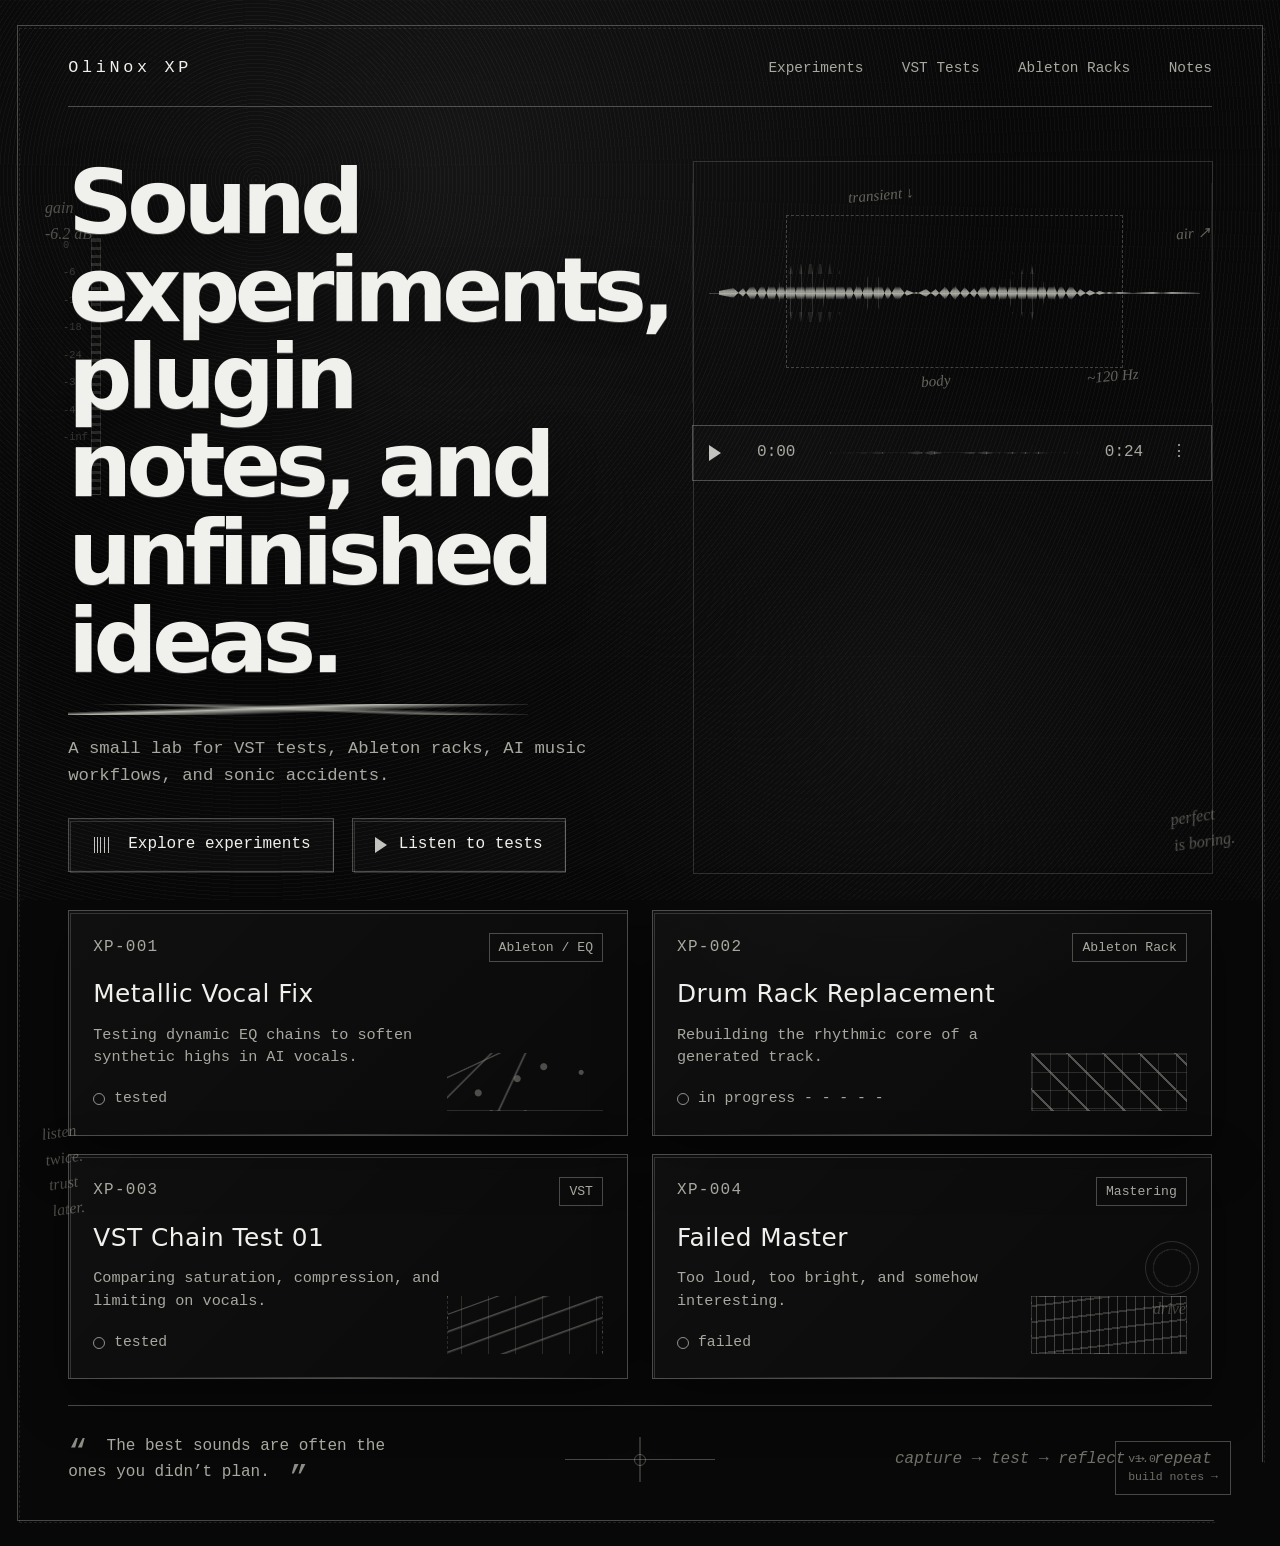
==== index.html @ 86a09c2f "xp/index.html" ====
<!DOCTYPE html>
<html lang="en">
<head>
  <meta charset="UTF-8" />
  <meta name="viewport" content="width=device-width, initial-scale=1.0" />
  <title>OliNox XP</title>
  <style>
    :root {
      --bg: #080808;
      --bg-soft: #0e0e0e;
      --panel: rgba(255, 255, 255, 0.025);
      --text: #f0f0ec;
      --muted: #a8a8a0;
      --faint: #6f6f68;
      --line: rgba(238, 238, 228, 0.58);
      --line-soft: rgba(238, 238, 228, 0.28);
      --shadow: rgba(0, 0, 0, 0.45);
      --max: 1180px;
    }

    * {
      box-sizing: border-box;
    }

    html {
      scroll-behavior: smooth;
    }

    body {
      margin: 0;
      min-height: 100vh;
      background:
        radial-gradient(circle at 35% 10%, rgba(255, 255, 255, 0.055), transparent 34%),
        radial-gradient(circle at 70% 45%, rgba(255, 255, 255, 0.035), transparent 28%),
        var(--bg);
      color: var(--text);
      font-family: Inter, ui-sans-serif, system-ui, -apple-system, BlinkMacSystemFont, "Segoe UI", sans-serif;
      line-height: 1.6;
      overflow-x: hidden;
    }

    body::before {
      content: "";
      position: fixed;
      inset: 0;
      pointer-events: none;
      background-image:
        linear-gradient(rgba(255,255,255,0.035) 1px, transparent 1px),
        linear-gradient(90deg, rgba(255,255,255,0.018) 1px, transparent 1px);
      background-size: 82px 82px, 82px 82px;
      opacity: 0.12;
      mix-blend-mode: screen;
    }

    body::after {
      content: "";
      position: fixed;
      inset: 0;
      pointer-events: none;
      opacity: 0.16;
      background-image:
        repeating-radial-gradient(circle at 20% 20%, rgba(255,255,255,0.22) 0, rgba(255,255,255,0.22) 0.8px, transparent 1.2px, transparent 4px),
        repeating-linear-gradient(7deg, rgba(255,255,255,0.035) 0, rgba(255,255,255,0.035) 1px, transparent 1px, transparent 6px);
      filter: contrast(130%);
    }

    a {
      color: inherit;
      text-decoration: none;
    }

    .page-frame {
      position: relative;
      width: min(calc(100% - 32px), 1380px);
      margin: 24px auto;
      padding: 28px clamp(18px, 4vw, 56px) 36px;
      border: 1px solid transparent;
      min-height: calc(100vh - 48px);
    }

    .page-frame::before,
    .page-frame::after {
      content: "";
      position: absolute;
      pointer-events: none;
      inset: 0;
      border: 1px solid var(--line-soft);
      clip-path: polygon(0 0, 100% 0, 100% 96%, 96% 100%, 0 100%);
    }

    .page-frame::after {
      inset: 3px -2px -2px 2px;
      opacity: 0.35;
      border-style: dashed;
    }

    .site-header {
      width: min(100%, var(--max));
      margin: 0 auto;
      display: flex;
      justify-content: space-between;
      align-items: center;
      padding: 2px 0 24px;
      border-bottom: 1px solid var(--line-soft);
      position: relative;
      z-index: 1;
    }

    .logo {
      font-family: "Courier New", ui-monospace, SFMono-Regular, Menlo, monospace;
      letter-spacing: 0.22em;
      font-size: 1.05rem;
      color: var(--text);
    }

    .nav {
      display: flex;
      gap: clamp(18px, 3vw, 42px);
      color: var(--muted);
      font-family: "Courier New", ui-monospace, monospace;
      font-size: 0.9rem;
    }

    .nav a {
      position: relative;
    }

    .nav a::after {
      content: "";
      position: absolute;
      left: 0;
      right: 0;
      bottom: -8px;
      height: 1px;
      background: var(--line);
      transform: scaleX(0);
      transform-origin: left;
      transition: transform 180ms ease;
    }

    .nav a:hover::after {
      transform: scaleX(1);
    }

    .layout {
      width: min(100%, var(--max));
      margin: 52px auto 0;
      display: grid;
      grid-template-columns: minmax(0, 1fr) minmax(360px, 0.95fr);
      gap: clamp(34px, 6vw, 78px);
      position: relative;
      z-index: 1;
    }

    .hero h1 {
      margin: 0;
      font-size: clamp(3rem, 7vw, 5.95rem);
      line-height: 0.98;
      letter-spacing: -0.06em;
      max-width: 700px;
      text-wrap: balance;
      text-shadow: 0 1px 0 rgba(255,255,255,0.24), 0 20px 40px rgba(0,0,0,0.5);
    }

    .sketch-underline {
      width: min(520px, 84%);
      height: 11px;
      margin: 18px 0 20px;
      background:
        linear-gradient(178deg, transparent 30%, rgba(238,238,228,0.75) 42%, transparent 64%),
        linear-gradient(182deg, transparent 36%, rgba(238,238,228,0.43) 49%, transparent 58%);
      filter: blur(0.15px);
    }

    .hero p {
      margin: 0;
      max-width: 560px;
      color: var(--muted);
      font-family: "Courier New", ui-monospace, monospace;
      font-size: clamp(1rem, 1.35vw, 1.2rem);
    }

    .actions {
      margin-top: 28px;
      display: flex;
      gap: 18px;
      flex-wrap: wrap;
    }

    .btn {
      display: inline-flex;
      align-items: center;
      gap: 12px;
      min-height: 54px;
      padding: 0 22px;
      color: var(--text);
      border: 1px solid var(--line-soft);
      font-family: "Courier New", ui-monospace, monospace;
      background: rgba(255,255,255,0.018);
      box-shadow: inset 0 0 0 1px rgba(255,255,255,0.04);
      position: relative;
      transition: background 180ms ease, transform 180ms ease;
    }

    .btn:hover {
      background: rgba(255,255,255,0.06);
      transform: translateY(-1px);
    }

    .icon-wave {
      width: 25px;
      height: 16px;
      background:
        linear-gradient(90deg, transparent 0 12%, var(--text) 12% 16%, transparent 16% 24%, var(--text) 24% 28%, transparent 28% 38%, var(--text) 38% 42%, transparent 42% 54%, var(--text) 54% 58%, transparent 58% 70%, var(--text) 70% 74%, transparent 74% 100%);
      opacity: 0.8;
    }

    .icon-play {
      width: 0;
      height: 0;
      border-top: 8px solid transparent;
      border-bottom: 8px solid transparent;
      border-left: 12px solid var(--text);
      opacity: 0.8;
    }

    .hero-visual {
      position: relative;
      min-height: 310px;
      padding-top: 24px;
    }

    .wave-panel {
      position: relative;
      height: 220px;
      border-left: 1px solid rgba(238,238,228,0.08);
      border-right: 1px solid rgba(238,238,228,0.08);
    }

    .wave {
      position: absolute;
      left: 5%;
      right: 2%;
      top: 50%;
      height: 96px;
      transform: translateY(-50%);
      opacity: 0.74;
      background:
        repeating-linear-gradient(90deg,
          transparent 0 5px,
          rgba(238,238,228,0.2) 5px 6px,
          transparent 6px 11px),
        linear-gradient(180deg,
          transparent 0 20%,
          rgba(238,238,228,0.14) 20% 30%,
          transparent 30% 43%,
          rgba(238,238,228,0.84) 48% 52%,
          transparent 57% 70%,
          rgba(238,238,228,0.12) 70% 80%,
          transparent 80% 100%);
      clip-path: polygon(
        0 48%, 3% 45%, 5% 54%, 7% 40%, 9% 61%, 11% 34%, 13% 66%,
        15% 21%, 17% 82%, 19% 10%, 21% 88%, 23% 18%, 25% 74%,
        27% 38%, 29% 63%, 31% 31%, 33% 68%, 35% 42%, 37% 60%,
        39% 47%, 41% 51%, 43% 46%, 45% 54%, 47% 43%, 49% 58%,
        51% 44%, 53% 55%, 55% 39%, 57% 63%, 59% 30%, 61% 73%,
        63% 24%, 65% 79%, 67% 32%, 69% 66%, 71% 40%, 73% 59%,
        75% 46%, 77% 53%, 79% 48%, 81% 51%, 83% 49%, 86% 50%,
        90% 49%, 94% 51%, 100% 50%, 100% 50%, 94% 49%, 90% 51%,
        86% 50%, 83% 51%, 81% 49%, 79% 52%, 77% 47%, 75% 54%,
        73% 41%, 71% 60%, 69% 34%, 67% 68%, 65% 21%, 63% 76%,
        61% 27%, 59% 70%, 57% 37%, 55% 61%, 53% 45%, 51% 56%,
        49% 42%, 47% 57%, 45% 46%, 43% 54%, 41% 49%, 39% 53%,
        37% 40%, 35% 58%, 33% 32%, 31% 69%, 29% 37%, 27% 62%,
        25% 26%, 23% 82%, 21% 12%, 19% 90%, 17% 18%, 15% 79%,
        13% 33%, 11% 65%, 9% 39%, 7% 60%, 5% 45%, 3% 55%, 0 52%
      );
    }

    .wave-axis {
      position: absolute;
      left: 3%;
      right: 2%;
      top: 50%;
      height: 1px;
      background: var(--line-soft);
      opacity: 0.8;
    }

    .guide {
      position: absolute;
      inset: 32px 17% 35px 18%;
      border: 1px dashed rgba(238,238,228,0.24);
    }

    .scribble {
      position: absolute;
      color: var(--faint);
      font-family: "Comic Sans MS", "Bradley Hand", cursive;
      font-style: italic;
      font-size: 0.95rem;
      transform: rotate(-5deg);
      opacity: 0.9;
    }

    .scribble.transient { top: 0; left: 30%; }
    .scribble.air { top: 38px; right: 0; }
    .scribble.body { bottom: 10px; left: 44%; }
    .scribble.hz { bottom: 15px; right: 14%; }

    .audio-strip {
      margin-top: 22px;
      min-height: 56px;
      border: 1px solid var(--line-soft);
      display: grid;
      grid-template-columns: 36px 54px 1fr 54px 24px;
      align-items: center;
      gap: 12px;
      padding: 0 16px;
      font-family: "Courier New", ui-monospace, monospace;
      color: var(--muted);
      background: rgba(255,255,255,0.016);
    }

    .tiny-wave {
      height: 16px;
      opacity: 0.55;
      background:
        linear-gradient(90deg, transparent, rgba(238,238,228,0.4), transparent),
        repeating-linear-gradient(90deg, transparent 0 7px, rgba(238,238,228,0.45) 7px 8px, transparent 8px 13px);
      clip-path: polygon(0 50%, 5% 44%, 10% 55%, 15% 43%, 20% 59%, 25% 47%, 30% 52%, 35% 40%, 40% 62%, 45% 49%, 50% 51%, 55% 44%, 60% 58%, 65% 48%, 70% 55%, 75% 45%, 80% 57%, 85% 49%, 90% 52%, 95% 48%, 100% 50%, 100% 51%, 95% 52%, 90% 48%, 85% 51%, 80% 43%, 75% 55%, 70% 45%, 65% 52%, 60% 42%, 55% 56%, 50% 49%, 45% 51%, 40% 38%, 35% 60%, 30% 48%, 25% 53%, 20% 41%, 15% 57%, 10% 45%, 5% 56%, 0 50%);
    }

    .experiments {
      width: min(100%, var(--max));
      margin: 38px auto 0;
      display: grid;
      grid-template-columns: repeat(2, minmax(0, 1fr));
      gap: 18px 24px;
      position: relative;
      z-index: 1;
    }

    .card {
      min-height: 190px;
      position: relative;
      padding: 22px 24px;
      border: 1px solid var(--line-soft);
      background: linear-gradient(135deg, rgba(255,255,255,0.035), rgba(255,255,255,0.01));
      box-shadow: 0 18px 50px var(--shadow);
      overflow: hidden;
    }

    .card::before,
    .btn::before,
    .audio-strip::before {
      content: "";
      position: absolute;
      inset: 2px -1px -2px 1px;
      border: 1px solid rgba(238,238,228,0.16);
      pointer-events: none;
    }

    .card::after {
      content: "";
      position: absolute;
      left: 24px;
      right: 24px;
      bottom: 0;
      height: 1px;
      background: linear-gradient(90deg, transparent, rgba(238,238,228,0.22), transparent);
    }

    .card-top {
      display: flex;
      justify-content: space-between;
      gap: 12px;
      align-items: center;
      margin-bottom: 12px;
    }

    .xp-id,
    .tag,
    .status,
    .footer-line,
    .version-box {
      font-family: "Courier New", ui-monospace, monospace;
    }

    .xp-id {
      color: var(--muted);
      letter-spacing: 0.08em;
    }

    .tag {
      color: var(--muted);
      border: 1px solid var(--line-soft);
      padding: 3px 9px;
      font-size: 0.82rem;
    }

    .card h2 {
      margin: 0 0 10px;
      font-weight: 500;
      letter-spacing: 0.02em;
      font-size: clamp(1.25rem, 2vw, 1.55rem);
    }

    .card p {
      margin: 0;
      max-width: 390px;
      color: var(--muted);
      font-family: "Courier New", ui-monospace, monospace;
      font-size: 0.95rem;
      line-height: 1.5;
    }

    .status {
      margin-top: 18px;
      display: inline-flex;
      align-items: center;
      gap: 9px;
      color: var(--muted);
      font-size: 0.92rem;
    }

    .status::before {
      content: "";
      width: 10px;
      height: 10px;
      border: 1px solid var(--line);
      border-radius: 50%;
    }

    .card-sketch {
      position: absolute;
      right: 24px;
      bottom: 24px;
      width: 156px;
      height: 58px;
      opacity: 0.5;
    }

    .eq-sketch {
      background:
        radial-gradient(circle at 20% 70%, var(--line) 0 3px, transparent 4px),
        radial-gradient(circle at 45% 45%, var(--line) 0 3px, transparent 4px),
        radial-gradient(circle at 62% 24%, var(--line) 0 3px, transparent 4px),
        radial-gradient(circle at 86% 34%, var(--line) 0 2px, transparent 3px),
        linear-gradient(155deg, transparent 7%, transparent 18%, var(--line) 19%, transparent 20%),
        linear-gradient(135deg, transparent 20%, var(--line) 21%, transparent 22%),
        linear-gradient(115deg, transparent 42%, var(--line) 43%, transparent 44%);
      border-bottom: 1px solid var(--line-soft);
    }

    .grid-sketch {
      background-image:
        linear-gradient(var(--line-soft) 1px, transparent 1px),
        linear-gradient(90deg, var(--line-soft) 1px, transparent 1px),
        linear-gradient(45deg, transparent 0 48%, rgba(238,238,228,0.62) 48% 52%, transparent 52% 100%);
      background-size: 18px 18px, 18px 18px, 36px 36px;
      border: 1px solid var(--line-soft);
    }

    .chain-sketch,
    .master-sketch {
      background:
        repeating-linear-gradient(90deg, transparent 0 13px, var(--line-soft) 13px 14px, transparent 14px 27px),
        linear-gradient(160deg, transparent 0 15%, var(--line) 16%, transparent 17% 30%, var(--line) 31%, transparent 33% 48%, var(--line) 49%, transparent 51% 67%, var(--line) 68%, transparent 70% 100%);
      border-left: 1px dashed var(--line-soft);
      border-right: 1px dashed var(--line-soft);
    }

    .master-sketch {
      opacity: 0.65;
      background:
        repeating-linear-gradient(90deg, transparent 0 4px, rgba(238,238,228,0.35) 4px 5px, transparent 5px 9px),
        repeating-linear-gradient(173deg, transparent 0 8px, rgba(238,238,228,0.28) 8px 10px, transparent 10px 16px);
      border: 1px solid var(--line-soft);
    }

    .margin-note {
      position: absolute;
      color: var(--faint);
      font-family: "Comic Sans MS", "Bradley Hand", cursive;
      font-style: italic;
      z-index: 1;
      opacity: 0.75;
      display: none;
    }

    .note-left {
      left: 28px;
      top: 170px;
    }

    .note-lower-left {
      left: 30px;
      bottom: 300px;
      transform: rotate(-8deg);
    }

    .note-right {
      right: 30px;
      top: 52%;
      transform: rotate(-8deg);
    }

    .level-meter {
      position: absolute;
      left: 46px;
      top: 205px;
      width: 38px;
      height: 278px;
      z-index: 1;
      opacity: 0.5;
      display: none;
    }

    .level-meter::before {
      content: "0\A-6\A-12\A-18\A-24\A-36\A-48\A-inf";
      white-space: pre;
      color: var(--faint);
      font-family: "Courier New", ui-monospace, monospace;
      font-size: 0.65rem;
      line-height: 2.35;
    }

    .level-meter::after {
      content: "";
      position: absolute;
      top: 8px;
      right: 0;
      width: 8px;
      height: 255px;
      border: 1px solid var(--line-soft);
      background: repeating-linear-gradient(180deg, rgba(238,238,228,0.32) 0 3px, transparent 3px 8px);
    }

    .footer {
      width: min(100%, var(--max));
      margin: 26px auto 0;
      padding-top: 28px;
      border-top: 1px solid var(--line-soft);
      display: grid;
      grid-template-columns: 1fr auto 1fr;
      gap: 24px;
      align-items: center;
      color: var(--muted);
      position: relative;
      z-index: 1;
    }

    .quote {
      font-family: "Courier New", ui-monospace, monospace;
      max-width: 360px;
    }

    .quote::before,
    .quote::after {
      color: var(--line);
      font-size: 2rem;
      line-height: 0;
      vertical-align: -0.35em;
    }

    .quote::before { content: "“ "; }
    .quote::after { content: " ”"; }

    .crosshair {
      width: 150px;
      height: 45px;
      background:
        linear-gradient(90deg, transparent 0, transparent 49%, var(--line-soft) 50%, transparent 51%, transparent 100%),
        linear-gradient(180deg, transparent 0, transparent 49%, var(--line-soft) 50%, transparent 51%, transparent 100%);
      position: relative;
    }

    .crosshair::after {
      content: "";
      position: absolute;
      left: 50%;
      top: 50%;
      width: 10px;
      height: 10px;
      border: 1px solid var(--line-soft);
      border-radius: 50%;
      transform: translate(-50%, -50%);
    }

    .footer-line {
      justify-self: end;
      font-style: italic;
      color: var(--faint);
    }

    .knob {
      position: absolute;
      right: 48px;
      bottom: 210px;
      width: 86px;
      height: 86px;
      opacity: 0.55;
      display: none;
    }

    .knob::before {
      content: "";
      position: absolute;
      inset: 16px;
      border: 1px solid var(--line-soft);
      border-radius: 50%;
      background: radial-gradient(circle, transparent 0 48%, rgba(238,238,228,0.18) 49% 52%, transparent 53%);
    }

    .knob::after {
      content: "drive";
      position: absolute;
      left: 24px;
      bottom: -10px;
      color: var(--faint);
      font-family: "Comic Sans MS", "Bradley Hand", cursive;
      font-style: italic;
    }

    .version-box {
      position: absolute;
      right: 32px;
      bottom: 26px;
      border: 1px solid var(--line-soft);
      color: var(--faint);
      padding: 8px 12px;
      font-size: 0.72rem;
      display: none;
    }

    @media (min-width: 1260px) {
      .margin-note,
      .level-meter,
      .knob,
      .version-box {
        display: block;
      }
    }

    @media (max-width: 900px) {
      .site-header {
        align-items: flex-start;
        gap: 18px;
        flex-direction: column;
      }

      .nav {
        flex-wrap: wrap;
        gap: 14px 24px;
      }

      .layout {
        grid-template-columns: 1fr;
        margin-top: 42px;
      }

      .hero-visual {
        min-height: 260px;
      }

      .experiments {
        grid-template-columns: 1fr;
      }

      .footer {
        grid-template-columns: 1fr;
      }

      .crosshair {
        display: none;
      }

      .footer-line {
        justify-self: start;
      }
    }

    @media (max-width: 540px) {
      .page-frame {
        width: min(calc(100% - 16px), 1380px);
        margin: 8px auto;
        padding: 22px 14px 28px;
      }

      .hero h1 {
        font-size: clamp(2.7rem, 17vw, 4rem);
      }

      .actions {
        flex-direction: column;
      }

      .btn {
        justify-content: center;
      }

      .audio-strip {
        grid-template-columns: 28px 42px 1fr 42px;
      }

      .audio-strip span:last-child {
        display: none;
      }

      .card {
        padding: 20px;
      }

      .card-sketch {
        position: relative;
        right: auto;
        bottom: auto;
        margin-top: 18px;
        width: 100%;
      }
    }
  </style>
</head>
<body>
  <div class="page-frame">
    <div class="margin-note note-left">gain<br>-6.2 dB</div>
    <div class="level-meter"></div>
    <div class="margin-note note-lower-left">listen<br>twice.<br>trust<br>later.</div>
    <div class="margin-note note-right">perfect<br>is boring.</div>
    <div class="knob"></div>
    <div class="version-box">v1.0<br>build notes →</div>

    <header class="site-header">
      <a class="logo" href="#">OliNox XP</a>
      <nav class="nav" aria-label="Main navigation">
        <a href="#experiments">Experiments</a>
        <a href="#vst">VST Tests</a>
        <a href="#racks">Ableton Racks</a>
        <a href="#notes">Notes</a>
      </nav>
    </header>

    <main>
      <section class="layout" aria-labelledby="hero-title">
        <div class="hero">
          <h1 id="hero-title">Sound experiments, plugin notes, and unfinished ideas.</h1>
          <div class="sketch-underline" aria-hidden="true"></div>
          <p>A small lab for VST tests, Ableton racks, AI music workflows, and sonic accidents.</p>
          <div class="actions">
            <a class="btn" href="#experiments"><span class="icon-wave" aria-hidden="true"></span>Explore experiments</a>
            <a class="btn" href="#listen"><span class="icon-play" aria-hidden="true"></span>Listen to tests</a>
          </div>
        </div>

        <div class="hero-visual" id="listen" aria-label="Audio experiment preview">
          <div class="wave-panel">
            <div class="guide" aria-hidden="true"></div>
            <div class="wave-axis" aria-hidden="true"></div>
            <div class="wave" aria-hidden="true"></div>
            <div class="scribble transient">transient ↓</div>
            <div class="scribble air">air ↗</div>
            <div class="scribble body">body</div>
            <div class="scribble hz">~120 Hz</div>
          </div>

          <div class="audio-strip">
            <span class="icon-play" aria-hidden="true"></span>
            <span>0:00</span>
            <span class="tiny-wave" aria-hidden="true"></span>
            <span>0:24</span>
            <span>⋮</span>
          </div>
        </div>
      </section>

      <section class="experiments" id="experiments" aria-label="Experiment cards">
        <article class="card">
          <div class="card-top">
            <span class="xp-id">XP-001</span>
            <span class="tag">Ableton / EQ</span>
          </div>
          <h2>Metallic Vocal Fix</h2>
          <p>Testing dynamic EQ chains to soften synthetic highs in AI vocals.</p>
          <span class="status">tested</span>
          <div class="card-sketch eq-sketch" aria-hidden="true"></div>
        </article>

        <article class="card" id="racks">
          <div class="card-top">
            <span class="xp-id">XP-002</span>
            <span class="tag">Ableton Rack</span>
          </div>
          <h2>Drum Rack Replacement</h2>
          <p>Rebuilding the rhythmic core of a generated track.</p>
          <span class="status">in progress - - - - -</span>
          <div class="card-sketch grid-sketch" aria-hidden="true"></div>
        </article>

        <article class="card" id="vst">
          <div class="card-top">
            <span class="xp-id">XP-003</span>
            <span class="tag">VST</span>
          </div>
          <h2>VST Chain Test 01</h2>
          <p>Comparing saturation, compression, and limiting on vocals.</p>
          <span class="status">tested</span>
          <div class="card-sketch chain-sketch" aria-hidden="true"></div>
        </article>

        <article class="card">
          <div class="card-top">
            <span class="xp-id">XP-004</span>
            <span class="tag">Mastering</span>
          </div>
          <h2>Failed Master</h2>
          <p>Too loud, too bright, and somehow interesting.</p>
          <span class="status">failed</span>
          <div class="card-sketch master-sketch" aria-hidden="true"></div>
        </article>
      </section>
    </main>

    <footer class="footer" id="notes">
      <div class="quote">The best sounds are often the ones you didn’t plan.</div>
      <div class="crosshair" aria-hidden="true"></div>
      <div class="footer-line">capture → test → reflect → repeat</div>
    </footer>
  </div>
</body>
</html>
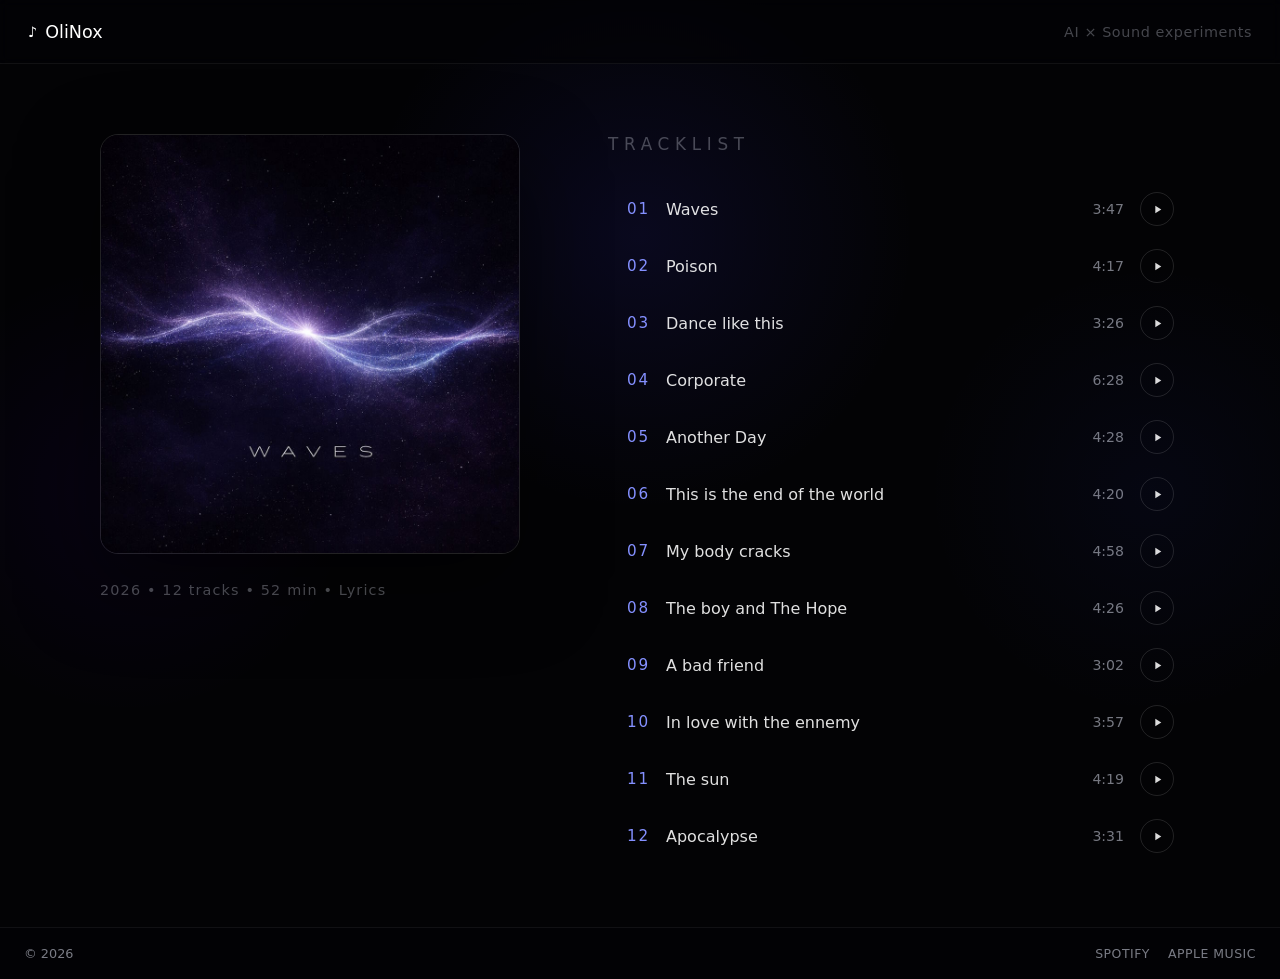
==== commit fabd97c3: "Raw index 15May.html" ====
--- a/index.html
+++ b/index.html
@@ -1,67 +1,96 @@
 <!DOCTYPE html>
 <html lang="en">
+
+<!-- Primary SEO -->
+<title>OliNox - WAVES | Electronic Album Created with Instruments & GenAI</title>
+
+<meta name="title" content="OliNox - WAVES | Electronic Album Created with Instruments & GenAI">
+<meta name="description" content="Listen to WAVES, an electronic music album by OliNox created with instruments, DAWs, mathematics, and generative AI tools.">
+<meta name="keywords" content="OliNox, WAVES, AI music, GenAI music, electronic music, Suno, Ableton Live, DAW, generative AI, audio AI, experimental music">
+<meta name="author" content="OliNox">
+<meta name="robots" content="index, follow">
+<meta name="language" content="English">
+
+<!-- Canonical -->
+<link rel="canonical" href="https://olinox.ai/">
+
+<!-- Open Graph / Facebook / LinkedIn -->
+<meta property="og:type" content="website">
+<meta property="og:url" content="https://olinox.ai/">
+<meta property="og:title" content="OliNox - WAVES">
+<meta property="og:description" content="Electronic music album created with instruments, DAWs, mathematics, and generative AI tools.">
+<meta property="og:image" content="https://olinox.ai/assets/og-waves.jpg">
+
+<!-- Twitter -->
+<meta name="twitter:card" content="summary_large_image">
+<meta name="twitter:url" content="https://olinox.ai/">
+<meta name="twitter:title" content="OliNox - WAVES">
+<meta name="twitter:description" content="Electronic music album created with instruments, DAWs, mathematics, and generative AI tools.">
+<meta name="twitter:image" content="https://olinox.ai/webalbum.jpg">
+
+<!-- Theme -->
+<meta name="theme-color" content="#050505">
+
+<!-- Mobile -->
+<meta name="viewport" content="width=device-width, initial-scale=1.0">
+
+<!-- Structured Data (Music Album) -->
+<script type="application/ld+json">
+{
+  "@context": "https://schema.org",
+  "@type": "MusicAlbum",
+  "name": "WAVES",
+  "url": "https://olinox.ai/",
+  "image": "https://olinox.ai/webalbum.jpg",
+  "author": {
+    "@type": "Person",
+    "name": "OliNox"
+  },
+  "genre": [
+    "Electronic",
+    "Experimental",
+    "AI Music"
+  ],
+  "description": "Electronic music album created with instruments, DAWs, mathematics, and generative AI tools."
+}
+</script>
+
+
+	
 <head>
   <meta charset="UTF-8" />
   <meta name="viewport" content="width=device-width, initial-scale=1.0" />
-  <title>OliNox XP</title>
+	
+  <link rel="icon" type="image/png" href="favicon.png">
+  <title>OliNox</title>
+
   <style>
     :root {
-      --bg: #080808;
-      --bg-soft: #0e0e0e;
-      --panel: rgba(255, 255, 255, 0.025);
-      --text: #f0f0ec;
-      --muted: #a8a8a0;
-      --faint: #6f6f68;
-      --line: rgba(238, 238, 228, 0.58);
-      --line-soft: rgba(238, 238, 228, 0.28);
-      --shadow: rgba(0, 0, 0, 0.45);
-      --max: 1180px;
+      --bg: #030305;
+      --line: rgba(255,255,255,0.06);
+      --text: rgba(255,255,255,0.92);
+      --muted: rgba(201,205,218,0.58);
+      --soft: rgba(201,205,218,0.34);
+      --accent: #6c63ff;
+      --accent-2: #8b5cf6;
+      --shadow: 0 30px 80px rgba(0,0,0,0.5);
     }
 
     * {
       box-sizing: border-box;
-    }
-
-    html {
-      scroll-behavior: smooth;
-    }
-
-    body {
       margin: 0;
-      min-height: 100vh;
+      padding: 0;
+    }
+
+    html, body {
+      min-height: 100%;
+      font-family: Inter, ui-sans-serif, system-ui, -apple-system, BlinkMacSystemFont, "Segoe UI", sans-serif;
       background:
-        radial-gradient(circle at 35% 10%, rgba(255, 255, 255, 0.055), transparent 34%),
-        radial-gradient(circle at 70% 45%, rgba(255, 255, 255, 0.035), transparent 28%),
+        radial-gradient(circle at 50% 24%, rgba(68,61,255,0.10), transparent 28%),
+        radial-gradient(circle at 10% 50%, rgba(85,0,255,0.06), transparent 18%),
+        radial-gradient(circle at 90% 50%, rgba(50,70,255,0.05), transparent 18%),
         var(--bg);
       color: var(--text);
-      font-family: Inter, ui-sans-serif, system-ui, -apple-system, BlinkMacSystemFont, "Segoe UI", sans-serif;
-      line-height: 1.6;
-      overflow-x: hidden;
-    }
-
-    body::before {
-      content: "";
-      position: fixed;
-      inset: 0;
-      pointer-events: none;
-      background-image:
-        linear-gradient(rgba(255,255,255,0.035) 1px, transparent 1px),
-        linear-gradient(90deg, rgba(255,255,255,0.018) 1px, transparent 1px);
-      background-size: 82px 82px, 82px 82px;
-      opacity: 0.12;
-      mix-blend-mode: screen;
-    }
-
-    body::after {
-      content: "";
-      position: fixed;
-      inset: 0;
-      pointer-events: none;
-      opacity: 0.16;
-      background-image:
-        repeating-radial-gradient(circle at 20% 20%, rgba(255,255,255,0.22) 0, rgba(255,255,255,0.22) 0.8px, transparent 1.2px, transparent 4px),
-        repeating-linear-gradient(7deg, rgba(255,255,255,0.035) 0, rgba(255,255,255,0.035) 1px, transparent 1px, transparent 6px);
-      filter: contrast(130%);
     }
 
     a {
@@ -69,763 +98,358 @@
       text-decoration: none;
     }
 
-    .page-frame {
-      position: relative;
-      width: min(calc(100% - 32px), 1380px);
-      margin: 24px auto;
-      padding: 28px clamp(18px, 4vw, 56px) 36px;
-      border: 1px solid transparent;
-      min-height: calc(100vh - 48px);
-    }
-
-    .page-frame::before,
-    .page-frame::after {
-      content: "";
-      position: absolute;
-      pointer-events: none;
-      inset: 0;
-      border: 1px solid var(--line-soft);
-      clip-path: polygon(0 0, 100% 0, 100% 96%, 96% 100%, 0 100%);
-    }
-
-    .page-frame::after {
-      inset: 3px -2px -2px 2px;
-      opacity: 0.35;
-      border-style: dashed;
-    }
-
-    .site-header {
-      width: min(100%, var(--max));
-      margin: 0 auto;
-      display: flex;
+    .site {
+      min-height: 100vh;
+      display: flex;
+      flex-direction: column;
+    }
+
+    .topbar {
+      height: 64px;
+      border-bottom: 1px solid var(--line);
+      display: flex;
+      align-items: center;
       justify-content: space-between;
-      align-items: center;
-      padding: 2px 0 24px;
-      border-bottom: 1px solid var(--line-soft);
-      position: relative;
-      z-index: 1;
-    }
-
-    .logo {
-      font-family: "Courier New", ui-monospace, SFMono-Regular, Menlo, monospace;
+      padding: 0 28px;
+      background: rgba(3,3,5,0.6);
+      backdrop-filter: blur(6px);
+    }
+
+    .brand {
+      display: flex;
+      align-items: center;
+      gap: 8px;
+      font-size: 1.1rem;
+      font-weight: 500;
+      color: white;
+    }
+
+    .brand-icon {
+      color: white;
+      font-size: 0.9rem;
+    }
+
+    .nav a {
+      color: rgba(255,255,255,0.72);
+      font-size: 0.9rem;
+	   
+      gap: 25px;
+  color: var(--soft);
+      letter-spacing: 0.04em;
+    }
+
+    .main {
+      flex: 1;
+      display: flex;
+      align-items: center;
+      justify-content: center;
+      padding: 70px 32px;
+    }
+
+    .content {
+      width: 100%;
+      max-width: 1080px;
+      display: grid;
+      grid-template-columns: 420px 1fr;
+      gap: 88px;
+      align-items: start;
+    }
+
+    .album-panel img {
+      width: 100%;
+      display: block;
+      border-radius: 18px;
+      border: 1px solid rgba(255,255,255,0.12);
+      box-shadow: var(--shadow);
+    }
+
+    .album-info {
+      margin-top: 28px;
+    }
+
+    .album-title {
+      font-size: clamp(42px, 5vw, 60px);
+      font-weight: 300;
       letter-spacing: 0.22em;
+      line-height: 0.95;
+      padding-left: 0.22em;
+    }
+
+    .artist-name {
+      display: inline-block;
+      margin-top: 18px;
+      color: var(--muted);
+      font-size: 0.95rem;
+      letter-spacing: 0.28em;
+      text-transform: uppercase;
+    }
+
+    .meta {
+      margin-top: 18px;
+      color: var(--soft);
+      font-size: 0.9rem;
+      letter-spacing: 0.08em;
+    }
+
+    .section-title {
       font-size: 1.05rem;
-      color: var(--text);
-    }
-
-    .nav {
-      display: flex;
-      gap: clamp(18px, 3vw, 42px);
+      font-weight: 400;
+      letter-spacing: 0.34em;
+      color: var(--soft);
+      margin-bottom: 34px;
+    }
+
+    .tracklist {
+      list-style: none;
+      display: flex;
+      flex-direction: column;
+      gap: 15px;
+    }
+
+    .track {
+      display: grid;
+      grid-template-columns: 42px 1fr 54px 40px;
+      align-items: center;
+      gap: 16px;
+      min-height: 42px;
+    }
+
+    .track-number {
+      color: #8490ff;
+      font-size: 0.95rem;
+      letter-spacing: 0.12em;
+      text-align: right;
+      font-variant-numeric: tabular-nums;
+    }
+
+    .track-name {
+      color: rgba(255,255,255,0.88);
+      font-size: 1rem;
+      font-weight: 300;
+    }
+
+    .track-duration {
       color: var(--muted);
-      font-family: "Courier New", ui-monospace, monospace;
-      font-size: 0.9rem;
-    }
-
-    .nav a {
-      position: relative;
-    }
-
-    .nav a::after {
-      content: "";
-      position: absolute;
-      left: 0;
-      right: 0;
-      bottom: -8px;
-      height: 1px;
-      background: var(--line);
-      transform: scaleX(0);
-      transform-origin: left;
-      transition: transform 180ms ease;
-    }
-
-    .nav a:hover::after {
-      transform: scaleX(1);
-    }
-
-    .layout {
-      width: min(100%, var(--max));
-      margin: 52px auto 0;
-      display: grid;
-      grid-template-columns: minmax(0, 1fr) minmax(360px, 0.95fr);
-      gap: clamp(34px, 6vw, 78px);
-      position: relative;
-      z-index: 1;
-    }
-
-    .hero h1 {
-      margin: 0;
-      font-size: clamp(3rem, 7vw, 5.95rem);
-      line-height: 0.98;
-      letter-spacing: -0.06em;
-      max-width: 700px;
-      text-wrap: balance;
-      text-shadow: 0 1px 0 rgba(255,255,255,0.24), 0 20px 40px rgba(0,0,0,0.5);
-    }
-
-    .sketch-underline {
-      width: min(520px, 84%);
-      height: 11px;
-      margin: 18px 0 20px;
-      background:
-        linear-gradient(178deg, transparent 30%, rgba(238,238,228,0.75) 42%, transparent 64%),
-        linear-gradient(182deg, transparent 36%, rgba(238,238,228,0.43) 49%, transparent 58%);
-      filter: blur(0.15px);
-    }
-
-    .hero p {
-      margin: 0;
-      max-width: 560px;
-      color: var(--muted);
-      font-family: "Courier New", ui-monospace, monospace;
-      font-size: clamp(1rem, 1.35vw, 1.2rem);
-    }
-
-    .actions {
-      margin-top: 28px;
+      text-align: right;
+      font-size: 0.88rem;
+      font-variant-numeric: tabular-nums;
+    }
+
+    .play-btn {
+      width: 34px;
+      height: 34px;
+      border-radius: 999px;
+      border: 1px solid rgba(255,255,255,0.12);
+      background: transparent;
+      display: inline-flex;
+      align-items: center;
+      justify-content: center;
+      cursor: pointer;
+      transition: transform 0.18s ease, border-color 0.18s ease, background 0.18s ease;
+    }
+
+    .play-btn:hover {
+      transform: scale(1.06);
+      border-color: rgba(132,144,255,0.7);
+      background: rgba(132,144,255,0.08);
+    }
+
+    .play-btn svg {
+      width: 13px;
+      height: 13px;
+      fill: rgba(255,255,255,0.86);
+      margin-left: 1px;
+    }
+
+    .play-btn.playing {
+      background: linear-gradient(90deg, var(--accent-2), var(--accent));
+      border-color: transparent;
+    }
+
+    .track.active .track-name {
+      color: #ffffff;
+    }
+
+    .track.active .track-number,
+    .track.active .track-duration {
+      color: #d8d3ff;
+    }
+
+    .footer {
+      border-top: 1px solid var(--line);
+      min-height: 52px;
+      display: flex;
+      align-items: center;
+      justify-content: space-between;
+      padding: 0 24px;
+      color: rgba(201,205,218,0.6);
+      font-size: 0.8rem;
+      background: rgba(3,3,5,0.6);
+    }
+
+    .footer-links {
       display: flex;
       gap: 18px;
-      flex-wrap: wrap;
-    }
-
-    .btn {
-      display: inline-flex;
-      align-items: center;
-      gap: 12px;
-      min-height: 54px;
-      padding: 0 22px;
-      color: var(--text);
-      border: 1px solid var(--line-soft);
-      font-family: "Courier New", ui-monospace, monospace;
-      background: rgba(255,255,255,0.018);
-      box-shadow: inset 0 0 0 1px rgba(255,255,255,0.04);
-      position: relative;
-      transition: background 180ms ease, transform 180ms ease;
-    }
-
-    .btn:hover {
-      background: rgba(255,255,255,0.06);
-      transform: translateY(-1px);
-    }
-
-    .icon-wave {
-      width: 25px;
-      height: 16px;
-      background:
-        linear-gradient(90deg, transparent 0 12%, var(--text) 12% 16%, transparent 16% 24%, var(--text) 24% 28%, transparent 28% 38%, var(--text) 38% 42%, transparent 42% 54%, var(--text) 54% 58%, transparent 58% 70%, var(--text) 70% 74%, transparent 74% 100%);
-      opacity: 0.8;
-    }
-
-    .icon-play {
-      width: 0;
-      height: 0;
-      border-top: 8px solid transparent;
-      border-bottom: 8px solid transparent;
-      border-left: 12px solid var(--text);
-      opacity: 0.8;
-    }
-
-    .hero-visual {
-      position: relative;
-      min-height: 310px;
-      padding-top: 24px;
-    }
-
-    .wave-panel {
-      position: relative;
-      height: 220px;
-      border-left: 1px solid rgba(238,238,228,0.08);
-      border-right: 1px solid rgba(238,238,228,0.08);
-    }
-
-    .wave {
-      position: absolute;
-      left: 5%;
-      right: 2%;
-      top: 50%;
-      height: 96px;
-      transform: translateY(-50%);
-      opacity: 0.74;
-      background:
-        repeating-linear-gradient(90deg,
-          transparent 0 5px,
-          rgba(238,238,228,0.2) 5px 6px,
-          transparent 6px 11px),
-        linear-gradient(180deg,
-          transparent 0 20%,
-          rgba(238,238,228,0.14) 20% 30%,
-          transparent 30% 43%,
-          rgba(238,238,228,0.84) 48% 52%,
-          transparent 57% 70%,
-          rgba(238,238,228,0.12) 70% 80%,
-          transparent 80% 100%);
-      clip-path: polygon(
-        0 48%, 3% 45%, 5% 54%, 7% 40%, 9% 61%, 11% 34%, 13% 66%,
-        15% 21%, 17% 82%, 19% 10%, 21% 88%, 23% 18%, 25% 74%,
-        27% 38%, 29% 63%, 31% 31%, 33% 68%, 35% 42%, 37% 60%,
-        39% 47%, 41% 51%, 43% 46%, 45% 54%, 47% 43%, 49% 58%,
-        51% 44%, 53% 55%, 55% 39%, 57% 63%, 59% 30%, 61% 73%,
-        63% 24%, 65% 79%, 67% 32%, 69% 66%, 71% 40%, 73% 59%,
-        75% 46%, 77% 53%, 79% 48%, 81% 51%, 83% 49%, 86% 50%,
-        90% 49%, 94% 51%, 100% 50%, 100% 50%, 94% 49%, 90% 51%,
-        86% 50%, 83% 51%, 81% 49%, 79% 52%, 77% 47%, 75% 54%,
-        73% 41%, 71% 60%, 69% 34%, 67% 68%, 65% 21%, 63% 76%,
-        61% 27%, 59% 70%, 57% 37%, 55% 61%, 53% 45%, 51% 56%,
-        49% 42%, 47% 57%, 45% 46%, 43% 54%, 41% 49%, 39% 53%,
-        37% 40%, 35% 58%, 33% 32%, 31% 69%, 29% 37%, 27% 62%,
-        25% 26%, 23% 82%, 21% 12%, 19% 90%, 17% 18%, 15% 79%,
-        13% 33%, 11% 65%, 9% 39%, 7% 60%, 5% 45%, 3% 55%, 0 52%
-      );
-    }
-
-    .wave-axis {
-      position: absolute;
-      left: 3%;
-      right: 2%;
-      top: 50%;
-      height: 1px;
-      background: var(--line-soft);
-      opacity: 0.8;
-    }
-
-    .guide {
-      position: absolute;
-      inset: 32px 17% 35px 18%;
-      border: 1px dashed rgba(238,238,228,0.24);
-    }
-
-    .scribble {
-      position: absolute;
-      color: var(--faint);
-      font-family: "Comic Sans MS", "Bradley Hand", cursive;
-      font-style: italic;
-      font-size: 0.95rem;
-      transform: rotate(-5deg);
-      opacity: 0.9;
-    }
-
-    .scribble.transient { top: 0; left: 30%; }
-    .scribble.air { top: 38px; right: 0; }
-    .scribble.body { bottom: 10px; left: 44%; }
-    .scribble.hz { bottom: 15px; right: 14%; }
-
-    .audio-strip {
-      margin-top: 22px;
-      min-height: 56px;
-      border: 1px solid var(--line-soft);
-      display: grid;
-      grid-template-columns: 36px 54px 1fr 54px 24px;
-      align-items: center;
-      gap: 12px;
-      padding: 0 16px;
-      font-family: "Courier New", ui-monospace, monospace;
-      color: var(--muted);
-      background: rgba(255,255,255,0.016);
-    }
-
-    .tiny-wave {
-      height: 16px;
-      opacity: 0.55;
-      background:
-        linear-gradient(90deg, transparent, rgba(238,238,228,0.4), transparent),
-        repeating-linear-gradient(90deg, transparent 0 7px, rgba(238,238,228,0.45) 7px 8px, transparent 8px 13px);
-      clip-path: polygon(0 50%, 5% 44%, 10% 55%, 15% 43%, 20% 59%, 25% 47%, 30% 52%, 35% 40%, 40% 62%, 45% 49%, 50% 51%, 55% 44%, 60% 58%, 65% 48%, 70% 55%, 75% 45%, 80% 57%, 85% 49%, 90% 52%, 95% 48%, 100% 50%, 100% 51%, 95% 52%, 90% 48%, 85% 51%, 80% 43%, 75% 55%, 70% 45%, 65% 52%, 60% 42%, 55% 56%, 50% 49%, 45% 51%, 40% 38%, 35% 60%, 30% 48%, 25% 53%, 20% 41%, 15% 57%, 10% 45%, 5% 56%, 0 50%);
-    }
-
-    .experiments {
-      width: min(100%, var(--max));
-      margin: 38px auto 0;
-      display: grid;
-      grid-template-columns: repeat(2, minmax(0, 1fr));
-      gap: 18px 24px;
-      position: relative;
-      z-index: 1;
-    }
-
-    .card {
-      min-height: 190px;
-      position: relative;
-      padding: 22px 24px;
-      border: 1px solid var(--line-soft);
-      background: linear-gradient(135deg, rgba(255,255,255,0.035), rgba(255,255,255,0.01));
-      box-shadow: 0 18px 50px var(--shadow);
-      overflow: hidden;
-    }
-
-    .card::before,
-    .btn::before,
-    .audio-strip::before {
-      content: "";
-      position: absolute;
-      inset: 2px -1px -2px 1px;
-      border: 1px solid rgba(238,238,228,0.16);
-      pointer-events: none;
-    }
-
-    .card::after {
-      content: "";
-      position: absolute;
-      left: 24px;
-      right: 24px;
-      bottom: 0;
-      height: 1px;
-      background: linear-gradient(90deg, transparent, rgba(238,238,228,0.22), transparent);
-    }
-
-    .card-top {
-      display: flex;
-      justify-content: space-between;
-      gap: 12px;
-      align-items: center;
-      margin-bottom: 12px;
-    }
-
-    .xp-id,
-    .tag,
-    .status,
-    .footer-line,
-    .version-box {
-      font-family: "Courier New", ui-monospace, monospace;
-    }
-
-    .xp-id {
-      color: var(--muted);
-      letter-spacing: 0.08em;
-    }
-
-    .tag {
-      color: var(--muted);
-      border: 1px solid var(--line-soft);
-      padding: 3px 9px;
-      font-size: 0.82rem;
-    }
-
-    .card h2 {
-      margin: 0 0 10px;
-      font-weight: 500;
-      letter-spacing: 0.02em;
-      font-size: clamp(1.25rem, 2vw, 1.55rem);
-    }
-
-    .card p {
-      margin: 0;
-      max-width: 390px;
-      color: var(--muted);
-      font-family: "Courier New", ui-monospace, monospace;
-      font-size: 0.95rem;
-      line-height: 1.5;
-    }
-
-    .status {
-      margin-top: 18px;
-      display: inline-flex;
-      align-items: center;
-      gap: 9px;
-      color: var(--muted);
-      font-size: 0.92rem;
-    }
-
-    .status::before {
-      content: "";
-      width: 10px;
-      height: 10px;
-      border: 1px solid var(--line);
-      border-radius: 50%;
-    }
-
-    .card-sketch {
-      position: absolute;
-      right: 24px;
-      bottom: 24px;
-      width: 156px;
-      height: 58px;
-      opacity: 0.5;
-    }
-
-    .eq-sketch {
-      background:
-        radial-gradient(circle at 20% 70%, var(--line) 0 3px, transparent 4px),
-        radial-gradient(circle at 45% 45%, var(--line) 0 3px, transparent 4px),
-        radial-gradient(circle at 62% 24%, var(--line) 0 3px, transparent 4px),
-        radial-gradient(circle at 86% 34%, var(--line) 0 2px, transparent 3px),
-        linear-gradient(155deg, transparent 7%, transparent 18%, var(--line) 19%, transparent 20%),
-        linear-gradient(135deg, transparent 20%, var(--line) 21%, transparent 22%),
-        linear-gradient(115deg, transparent 42%, var(--line) 43%, transparent 44%);
-      border-bottom: 1px solid var(--line-soft);
-    }
-
-    .grid-sketch {
-      background-image:
-        linear-gradient(var(--line-soft) 1px, transparent 1px),
-        linear-gradient(90deg, var(--line-soft) 1px, transparent 1px),
-        linear-gradient(45deg, transparent 0 48%, rgba(238,238,228,0.62) 48% 52%, transparent 52% 100%);
-      background-size: 18px 18px, 18px 18px, 36px 36px;
-      border: 1px solid var(--line-soft);
-    }
-
-    .chain-sketch,
-    .master-sketch {
-      background:
-        repeating-linear-gradient(90deg, transparent 0 13px, var(--line-soft) 13px 14px, transparent 14px 27px),
-        linear-gradient(160deg, transparent 0 15%, var(--line) 16%, transparent 17% 30%, var(--line) 31%, transparent 33% 48%, var(--line) 49%, transparent 51% 67%, var(--line) 68%, transparent 70% 100%);
-      border-left: 1px dashed var(--line-soft);
-      border-right: 1px dashed var(--line-soft);
-    }
-
-    .master-sketch {
-      opacity: 0.65;
-      background:
-        repeating-linear-gradient(90deg, transparent 0 4px, rgba(238,238,228,0.35) 4px 5px, transparent 5px 9px),
-        repeating-linear-gradient(173deg, transparent 0 8px, rgba(238,238,228,0.28) 8px 10px, transparent 10px 16px);
-      border: 1px solid var(--line-soft);
-    }
-
-    .margin-note {
-      position: absolute;
-      color: var(--faint);
-      font-family: "Comic Sans MS", "Bradley Hand", cursive;
-      font-style: italic;
-      z-index: 1;
-      opacity: 0.75;
-      display: none;
-    }
-
-    .note-left {
-      left: 28px;
-      top: 170px;
-    }
-
-    .note-lower-left {
-      left: 30px;
-      bottom: 300px;
-      transform: rotate(-8deg);
-    }
-
-    .note-right {
-      right: 30px;
-      top: 52%;
-      transform: rotate(-8deg);
-    }
-
-    .level-meter {
-      position: absolute;
-      left: 46px;
-      top: 205px;
-      width: 38px;
-      height: 278px;
-      z-index: 1;
-      opacity: 0.5;
-      display: none;
-    }
-
-    .level-meter::before {
-      content: "0\A-6\A-12\A-18\A-24\A-36\A-48\A-inf";
-      white-space: pre;
-      color: var(--faint);
-      font-family: "Courier New", ui-monospace, monospace;
-      font-size: 0.65rem;
-      line-height: 2.35;
-    }
-
-    .level-meter::after {
-      content: "";
-      position: absolute;
-      top: 8px;
-      right: 0;
-      width: 8px;
-      height: 255px;
-      border: 1px solid var(--line-soft);
-      background: repeating-linear-gradient(180deg, rgba(238,238,228,0.32) 0 3px, transparent 3px 8px);
-    }
-
-    .footer {
-      width: min(100%, var(--max));
-      margin: 26px auto 0;
-      padding-top: 28px;
-      border-top: 1px solid var(--line-soft);
-      display: grid;
-      grid-template-columns: 1fr auto 1fr;
-      gap: 24px;
-      align-items: center;
-      color: var(--muted);
-      position: relative;
-      z-index: 1;
-    }
-
-    .quote {
-      font-family: "Courier New", ui-monospace, monospace;
-      max-width: 360px;
-    }
-
-    .quote::before,
-    .quote::after {
-      color: var(--line);
-      font-size: 2rem;
-      line-height: 0;
-      vertical-align: -0.35em;
-    }
-
-    .quote::before { content: "“ "; }
-    .quote::after { content: " ”"; }
-
-    .crosshair {
-      width: 150px;
-      height: 45px;
-      background:
-        linear-gradient(90deg, transparent 0, transparent 49%, var(--line-soft) 50%, transparent 51%, transparent 100%),
-        linear-gradient(180deg, transparent 0, transparent 49%, var(--line-soft) 50%, transparent 51%, transparent 100%);
-      position: relative;
-    }
-
-    .crosshair::after {
-      content: "";
-      position: absolute;
-      left: 50%;
-      top: 50%;
-      width: 10px;
-      height: 10px;
-      border: 1px solid var(--line-soft);
-      border-radius: 50%;
-      transform: translate(-50%, -50%);
-    }
-
-    .footer-line {
-      justify-self: end;
-      font-style: italic;
-      color: var(--faint);
-    }
-
-    .knob {
-      position: absolute;
-      right: 48px;
-      bottom: 210px;
-      width: 86px;
-      height: 86px;
-      opacity: 0.55;
-      display: none;
-    }
-
-    .knob::before {
-      content: "";
-      position: absolute;
-      inset: 16px;
-      border: 1px solid var(--line-soft);
-      border-radius: 50%;
-      background: radial-gradient(circle, transparent 0 48%, rgba(238,238,228,0.18) 49% 52%, transparent 53%);
-    }
-
-    .knob::after {
-      content: "drive";
-      position: absolute;
-      left: 24px;
-      bottom: -10px;
-      color: var(--faint);
-      font-family: "Comic Sans MS", "Bradley Hand", cursive;
-      font-style: italic;
-    }
-
-    .version-box {
-      position: absolute;
-      right: 32px;
-      bottom: 26px;
-      border: 1px solid var(--line-soft);
-      color: var(--faint);
-      padding: 8px 12px;
-      font-size: 0.72rem;
-      display: none;
-    }
-
-    @media (min-width: 1260px) {
-      .margin-note,
-      .level-meter,
-      .knob,
-      .version-box {
-        display: block;
-      }
-    }
-
-    @media (max-width: 900px) {
-      .site-header {
-        align-items: flex-start;
-        gap: 18px;
-        flex-direction: column;
-      }
-
-      .nav {
-        flex-wrap: wrap;
-        gap: 14px 24px;
-      }
-
-      .layout {
+      font-size: 0.78rem;
+      letter-spacing: 0.04em;
+    }
+
+    .nav a:hover,
+    .footer-links a:hover {
+      color: white;
+    }
+
+    @media (max-width: 1050px) {
+      .content {
         grid-template-columns: 1fr;
-        margin-top: 42px;
-      }
-
-      .hero-visual {
-        min-height: 260px;
-      }
-
-      .experiments {
-        grid-template-columns: 1fr;
+        max-width: 520px;
+        gap: 56px;
+      }
+
+      .main {
+        padding: 54px 22px;
+      }
+    }
+
+    @media (max-width: 700px) {
+      .topbar {
+        height: 58px;
+        padding: 0 18px;
+      }
+
+      .brand {
+        font-size: 1rem;
+      }
+
+      .album-title {
+        font-size: 2.4rem;
+      }
+
+      .track {
+        grid-template-columns: 34px 1fr 46px 34px;
+        gap: 10px;
       }
 
       .footer {
-        grid-template-columns: 1fr;
-      }
-
-      .crosshair {
-        display: none;
-      }
-
-      .footer-line {
-        justify-self: start;
-      }
-    }
-
-    @media (max-width: 540px) {
-      .page-frame {
-        width: min(calc(100% - 16px), 1380px);
-        margin: 8px auto;
-        padding: 22px 14px 28px;
-      }
-
-      .hero h1 {
-        font-size: clamp(2.7rem, 17vw, 4rem);
-      }
-
-      .actions {
-        flex-direction: column;
-      }
-
-      .btn {
-        justify-content: center;
-      }
-
-      .audio-strip {
-        grid-template-columns: 28px 42px 1fr 42px;
-      }
-
-      .audio-strip span:last-child {
-        display: none;
-      }
-
-      .card {
-        padding: 20px;
-      }
-
-      .card-sketch {
-        position: relative;
-        right: auto;
-        bottom: auto;
-        margin-top: 18px;
-        width: 100%;
+        padding: 0 18px;
+      }
+
+      .footer-links {
+        gap: 14px;
       }
     }
   </style>
 </head>
+
 <body>
-  <div class="page-frame">
-    <div class="margin-note note-left">gain<br>-6.2 dB</div>
-    <div class="level-meter"></div>
-    <div class="margin-note note-lower-left">listen<br>twice.<br>trust<br>later.</div>
-    <div class="margin-note note-right">perfect<br>is boring.</div>
-    <div class="knob"></div>
-    <div class="version-box">v1.0<br>build notes →</div>
-
-    <header class="site-header">
-      <a class="logo" href="#">OliNox XP</a>
-      <nav class="nav" aria-label="Main navigation">
-        <a href="#experiments">Experiments</a>
-        <a href="#vst">VST Tests</a>
-        <a href="#racks">Ableton Racks</a>
-        <a href="#notes">Notes</a>
+  <div class="site">
+    <header class="topbar">
+      <a href="#" class="brand">
+        <span class="brand-icon">♪</span>
+        <span>OliNox</span>
+      </a>
+
+      <nav class="nav">
+
+        <a href="http://blog.olinox.ai/">AI × Sound experiments</a>
       </nav>
     </header>
 
-    <main>
-      <section class="layout" aria-labelledby="hero-title">
-        <div class="hero">
-          <h1 id="hero-title">Sound experiments, plugin notes, and unfinished ideas.</h1>
-          <div class="sketch-underline" aria-hidden="true"></div>
-          <p>A small lab for VST tests, Ableton racks, AI music workflows, and sonic accidents.</p>
-          <div class="actions">
-            <a class="btn" href="#experiments"><span class="icon-wave" aria-hidden="true"></span>Explore experiments</a>
-            <a class="btn" href="#listen"><span class="icon-play" aria-hidden="true"></span>Listen to tests</a>
+    <main class="main">
+      <section class="content">
+        <div class="album-panel">
+          <img src="webalbum.jpg" alt="Waves album cover">
+
+          <div class="album-info">
+ 
+            <div class="meta">2026 • 12 tracks • 52 min • <a href="lyrics.html" target="_blank">Lyrics</a> </div>
+
           </div>
         </div>
 
-        <div class="hero-visual" id="listen" aria-label="Audio experiment preview">
-          <div class="wave-panel">
-            <div class="guide" aria-hidden="true"></div>
-            <div class="wave-axis" aria-hidden="true"></div>
-            <div class="wave" aria-hidden="true"></div>
-            <div class="scribble transient">transient ↓</div>
-            <div class="scribble air">air ↗</div>
-            <div class="scribble body">body</div>
-            <div class="scribble hz">~120 Hz</div>
-          </div>
-
-          <div class="audio-strip">
-            <span class="icon-play" aria-hidden="true"></span>
-            <span>0:00</span>
-            <span class="tiny-wave" aria-hidden="true"></span>
-            <span>0:24</span>
-            <span>⋮</span>
-          </div>
+        <div class="tracklist-panel">
+          <h2 class="section-title">TRACKLIST</h2>
+
+          <ul class="tracklist">
+            <li class="track" data-src="W01 - Waves.mp3"><div class="track-number">01</div><div class="track-name">Waves</div><div class="track-duration">3:47</div><button class="play-btn"><svg viewBox="0 0 24 24"><path d="M8 5v14l11-7z"></path></svg></button></li>
+            <li class="track" data-src="W02 - Poison.mp3"><div class="track-number">02</div><div class="track-name">Poison</div><div class="track-duration">4:17</div><button class="play-btn"><svg viewBox="0 0 24 24"><path d="M8 5v14l11-7z"></path></svg></button></li>
+            <li class="track" data-src="W03 - Dance like this.mp3"><div class="track-number">03</div><div class="track-name">Dance like this</div><div class="track-duration">3:26</div><button class="play-btn"><svg viewBox="0 0 24 24"><path d="M8 5v14l11-7z"></path></svg></button></li>
+            <li class="track" data-src="W04 - Corporate.mp3"><div class="track-number">04</div><div class="track-name">Corporate</div><div class="track-duration">6:28</div><button class="play-btn"><svg viewBox="0 0 24 24"><path d="M8 5v14l11-7z"></path></svg></button></li>
+            <li class="track" data-src="W05 - Another Day.mp3"><div class="track-number">05</div><div class="track-name">Another Day</div><div class="track-duration">4:28</div><button class="play-btn"><svg viewBox="0 0 24 24"><path d="M8 5v14l11-7z"></path></svg></button></li>
+            <li class="track" data-src="W06 - This is the end of the world.mp3"><div class="track-number">06</div><div class="track-name">This is the end of the world</div><div class="track-duration">4:20</div><button class="play-btn"><svg viewBox="0 0 24 24"><path d="M8 5v14l11-7z"></path></svg></button></li>
+            <li class="track" data-src="W07 - My body cracks.mp3"><div class="track-number">07</div><div class="track-name">My body cracks</div><div class="track-duration">4:58</div><button class="play-btn"><svg viewBox="0 0 24 24"><path d="M8 5v14l11-7z"></path></svg></button></li>
+            <li class="track" data-src="W08 - The Boy and The Hope.mp3"><div class="track-number">08</div><div class="track-name">The boy and The Hope</div><div class="track-duration">4:26</div><button class="play-btn"><svg viewBox="0 0 24 24"><path d="M8 5v14l11-7z"></path></svg></button></li>
+            <li class="track" data-src="W09 - A bad friend.mp3"><div class="track-number">09</div><div class="track-name">A bad friend</div><div class="track-duration">3:02</div><button class="play-btn"><svg viewBox="0 0 24 24"><path d="M8 5v14l11-7z"></path></svg></button></li>
+            <li class="track" data-src="W10 - In love with the enemy.mp3"><div class="track-number">10</div><div class="track-name">In love with the ennemy</div><div class="track-duration">3:57</div><button class="play-btn"><svg viewBox="0 0 24 24"><path d="M8 5v14l11-7z"></path></svg></button></li>
+            <li class="track" data-src="W11 - The sun.mp3"><div class="track-number">11</div><div class="track-name">The sun</div><div class="track-duration">4:19</div><button class="play-btn"><svg viewBox="0 0 24 24"><path d="M8 5v14l11-7z"></path></svg></button></li>
+            <li class="track" data-src="W12 - Apocalypse.mp3"><div class="track-number">12</div><div class="track-name">Apocalypse</div><div class="track-duration">3:31</div><button class="play-btn"><svg viewBox="0 0 24 24"><path d="M8 5v14l11-7z"></path></svg></button></li>
+          </ul>
         </div>
       </section>
-
-      <section class="experiments" id="experiments" aria-label="Experiment cards">
-        <article class="card">
-          <div class="card-top">
-            <span class="xp-id">XP-001</span>
-            <span class="tag">Ableton / EQ</span>
-          </div>
-          <h2>Metallic Vocal Fix</h2>
-          <p>Testing dynamic EQ chains to soften synthetic highs in AI vocals.</p>
-          <span class="status">tested</span>
-          <div class="card-sketch eq-sketch" aria-hidden="true"></div>
-        </article>
-
-        <article class="card" id="racks">
-          <div class="card-top">
-            <span class="xp-id">XP-002</span>
-            <span class="tag">Ableton Rack</span>
-          </div>
-          <h2>Drum Rack Replacement</h2>
-          <p>Rebuilding the rhythmic core of a generated track.</p>
-          <span class="status">in progress - - - - -</span>
-          <div class="card-sketch grid-sketch" aria-hidden="true"></div>
-        </article>
-
-        <article class="card" id="vst">
-          <div class="card-top">
-            <span class="xp-id">XP-003</span>
-            <span class="tag">VST</span>
-          </div>
-          <h2>VST Chain Test 01</h2>
-          <p>Comparing saturation, compression, and limiting on vocals.</p>
-          <span class="status">tested</span>
-          <div class="card-sketch chain-sketch" aria-hidden="true"></div>
-        </article>
-
-        <article class="card">
-          <div class="card-top">
-            <span class="xp-id">XP-004</span>
-            <span class="tag">Mastering</span>
-          </div>
-          <h2>Failed Master</h2>
-          <p>Too loud, too bright, and somehow interesting.</p>
-          <span class="status">failed</span>
-          <div class="card-sketch master-sketch" aria-hidden="true"></div>
-        </article>
-      </section>
     </main>
 
-    <footer class="footer" id="notes">
-      <div class="quote">The best sounds are often the ones you didn’t plan.</div>
-      <div class="crosshair" aria-hidden="true"></div>
-      <div class="footer-line">capture → test → reflect → repeat</div>
+    <footer class="footer">
+      <div>© 2026</div>
+      <div class="footer-links">
+        <a href="https://open.spotify.com/album/5oUDbiSjtouwTwRmbjfarG">SPOTIFY</a>
+        <a href="https://music.apple.com/us/album/waves/1888744238">APPLE MUSIC</a>
+      </div>
     </footer>
   </div>
+
+  <script>
+    const audio = new Audio();
+    let currentButton = null;
+    let currentTrack = null;
+
+    const playIcon = `<svg viewBox="0 0 24 24"><path d="M8 5v14l11-7z"></path></svg>`;
+    const pauseIcon = `<svg viewBox="0 0 24 24"><path d="M7 5h4v14H7zm6 0h4v14h-4z"></path></svg>`;
+
+    function resetAllButtons() {
+      document.querySelectorAll(".play-btn").forEach(btn => {
+        btn.classList.remove("playing");
+        btn.innerHTML = playIcon;
+      });
+
+      document.querySelectorAll(".track").forEach(track => {
+        track.classList.remove("active");
+      });
+    }
+
+    document.querySelectorAll(".play-btn").forEach(button => {
+      button.addEventListener("click", () => {
+        const track = button.closest(".track");
+        const src = track.dataset.src;
+
+        if (currentButton === button && !audio.paused) {
+          audio.pause();
+          button.classList.remove("playing");
+          button.innerHTML = playIcon;
+          track.classList.remove("active");
+          return;
+        }
+
+        resetAllButtons();
+
+        currentButton = button;
+        currentTrack = track;
+
+        audio.src = src;
+        audio.play().catch(() => {
+          alert("Could not play the audio file. Check the MP3 path.");
+        });
+
+        button.classList.add("playing");
+        button.innerHTML = pauseIcon;
+        track.classList.add("active");
+      });
+    });
+
+    audio.addEventListener("ended", () => {
+      resetAllButtons();
+      currentButton = null;
+      currentTrack = null;
+    });
+  </script>
 </body>
 </html>
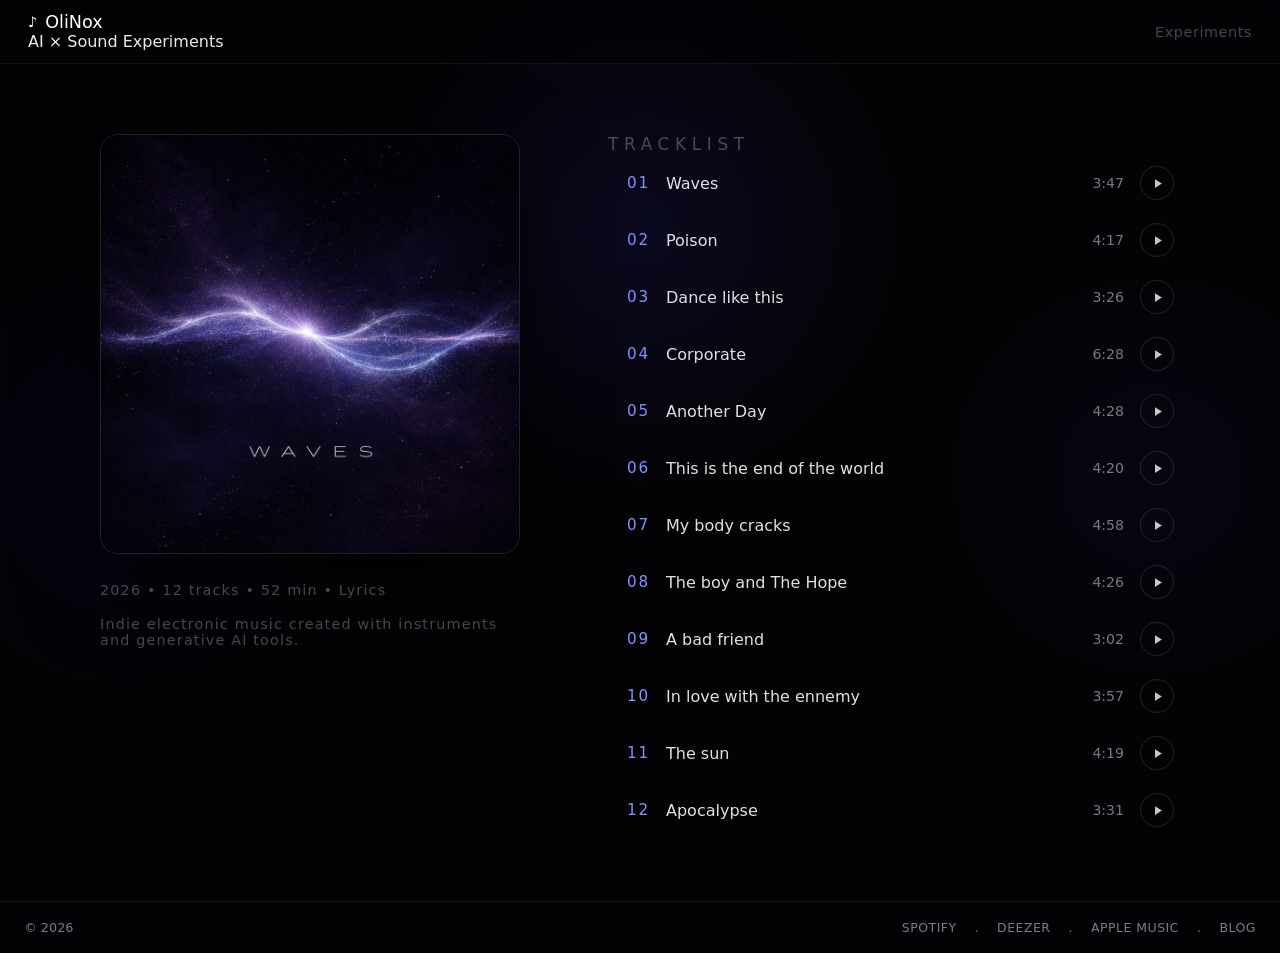
==== commit b264c0a6: "Update index.html" ====
--- a/index.html
+++ b/index.html
@@ -104,6 +104,14 @@
       flex-direction: column;
     }
 
+	.album-note {
+	  margin: 0 0 34px;
+	  font-size: 13px;
+	  line-height: 1.7;
+	  letter-spacing: 0.05em;
+	  margin-bottom: 14px;
+	}
+	
     .topbar {
       height: 64px;
       border-bottom: 1px solid var(--line);
@@ -132,9 +140,8 @@
     .nav a {
       color: rgba(255,255,255,0.72);
       font-size: 0.9rem;
-	   
       gap: 25px;
-  color: var(--soft);
+      color: var(--soft);
       letter-spacing: 0.04em;
     }
 
@@ -196,7 +203,7 @@
       font-weight: 400;
       letter-spacing: 0.34em;
       color: var(--soft);
-      margin-bottom: 34px;
+      margin-bottom: 8px;
     }
 
     .tracklist {
@@ -248,19 +255,34 @@
       transition: transform 0.18s ease, border-color 0.18s ease, background 0.18s ease;
     }
 
+	.play-btn.active {
+	  border-color: rgba(159,140,255,0.55);
+	  background: rgba(159,140,255,0.12);
+	  box-shadow:
+		0 0 24px rgba(159,140,255,0.18);
+	}
+
     .play-btn:hover {
-      transform: scale(1.06);
-      border-color: rgba(132,144,255,0.7);
-      background: rgba(132,144,255,0.08);
-    }
+	  transform: scale(1.06);
+	  border-color: rgba(159,140,255,0.45);
+	  background: rgba(159,140,255,0.08);
+	  box-shadow:
+ 	  0 0 18px rgba(159,140,255,0.12);
+	}
 
     .play-btn svg {
-      width: 13px;
-      height: 13px;
-      fill: rgba(255,255,255,0.86);
-      margin-left: 1px;
-    }
-
+	  width: 15px;
+      height: 15px;
+	  fill: rgba(255,255,255,0.78);
+      transition:
+		fill 0.25s ease,
+		transform 0.25s ease;
+    }
+
+	.play-btn:hover svg {
+	  fill: #c9bcff;
+	}
+	
     .play-btn.playing {
       background: linear-gradient(90deg, var(--accent-2), var(--accent));
       border-color: transparent;
@@ -337,23 +359,55 @@
       .footer-links {
         gap: 14px;
       }
+
+      .brand-block {
+	  display: flex;
+	  flex-direction: column;
+	  gap: 2px;
+	}
+
+	.tagline {
+	  margin-left: 24px;
+	  font-size: 11px;
+	  letter-spacing: 0.18em;
+	  text-transform: uppercase;
+	  color: rgba(255,255,255,0.38);
+	}
+
+	.nav a {
+	  font-size: 12px;
+	  letter-spacing: 0.12em;
+	  text-transform: uppercase;
+	  color: rgba(255,255,255,0.55);
+	  transition: color 0.25s ease;
+	}
+
+	.nav a:hover {
+	  color: #9f8cff;
+	}
+
     }
   </style>
 </head>
 
 <body>
   <div class="site">
-    <header class="topbar">
-      <a href="#" class="brand">
-        <span class="brand-icon">♪</span>
-        <span>OliNox</span>
-      </a>
-
-      <nav class="nav">
-
-        <a href="http://blog.olinox.ai/">AI × Sound experiments</a>
-      </nav>
-    </header>
+<header class="topbar">
+  <div class="brand-block">
+    <a href="#" class="brand">
+      <span class="brand-icon">♪</span>
+      <span>OliNox</span>
+    </a>
+
+    <div class="tagline">
+      AI × Sound Experiments
+    </div>
+  </div>
+
+  <nav class="nav">
+    <a href="https://blog.olinox.ai/">Experiments</a>
+  </nav>
+</header>
 
     <main class="main">
       <section class="content">
@@ -363,12 +417,13 @@
           <div class="album-info">
  
             <div class="meta">2026 • 12 tracks • 52 min • <a href="lyrics.html" target="_blank">Lyrics</a> </div>
-
+            <div class="meta">Indie electronic music created with instruments and generative AI tools.</div>
           </div>
         </div>
 
         <div class="tracklist-panel">
           <h2 class="section-title">TRACKLIST</h2>
+		 
 
           <ul class="tracklist">
             <li class="track" data-src="W01 - Waves.mp3"><div class="track-number">01</div><div class="track-name">Waves</div><div class="track-duration">3:47</div><button class="play-btn"><svg viewBox="0 0 24 24"><path d="M8 5v14l11-7z"></path></svg></button></li>
@@ -391,8 +446,10 @@
     <footer class="footer">
       <div>© 2026</div>
       <div class="footer-links">
-        <a href="https://open.spotify.com/album/5oUDbiSjtouwTwRmbjfarG">SPOTIFY</a>
-        <a href="https://music.apple.com/us/album/waves/1888744238">APPLE MUSIC</a>
+        <a href="https://open.spotify.com/album/5oUDbiSjtouwTwRmbjfarG">SPOTIFY</a> . 
+        <a href="https://www.deezer.com/fr/album/948747931">DEEZER</a> . 
+        <a href="https://music.apple.com/us/album/waves/1888744238">APPLE MUSIC</a> . 
+        <a href="https://blog.olinox.ai">BLOG</a>
       </div>
     </footer>
   </div>
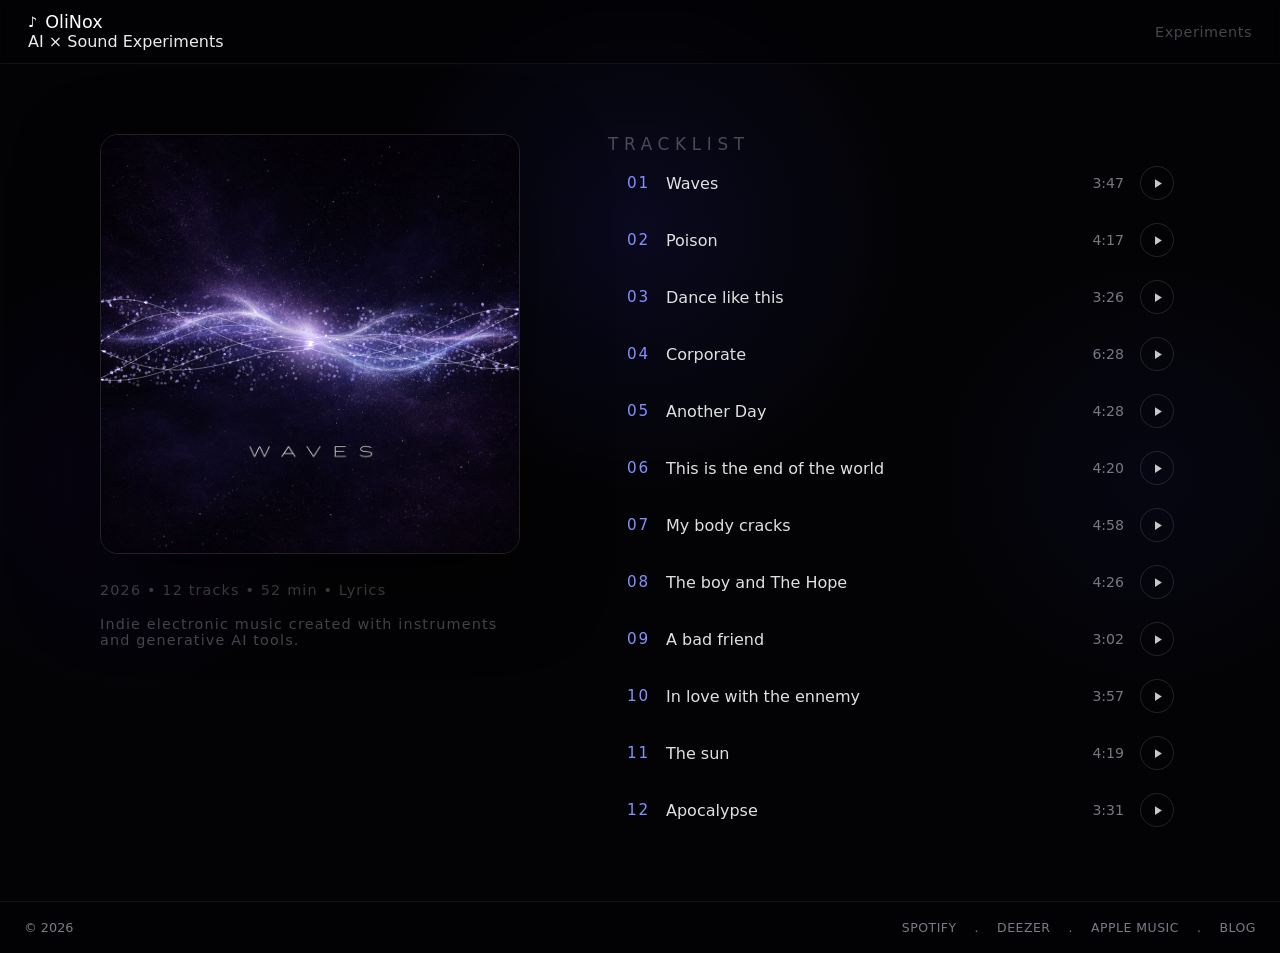
==== commit 85f3b867: "Update index.html" ====
--- a/index.html
+++ b/index.html
@@ -1,6 +1,9 @@
 <!DOCTYPE html>
 <html lang="en">
-
+<head>
+  <meta charset="UTF-8" />
+
+<!-- HTML/CSS by Olivier, hosted on Github -->
 <!-- Primary SEO -->
 <title>OliNox - WAVES | Electronic Album Created with Instruments & GenAI</title>
 
@@ -56,13 +59,8 @@
 </script>
 
 
-	
-<head>
-  <meta charset="UTF-8" />
-  <meta name="viewport" content="width=device-width, initial-scale=1.0" />
-	
+
   <link rel="icon" type="image/png" href="favicon.png">
-  <title>OliNox</title>
 
   <style>
     :root {
@@ -321,6 +319,34 @@
       color: white;
     }
 
+
+    .wave-cover {
+      position: relative;
+      width: 100%;
+      overflow: hidden;
+      border-radius: 18px;
+      border: 1px solid rgba(255,255,255,0.12);
+      box-shadow: var(--shadow);
+    }
+
+    .wave-cover img {
+      display: block;
+      width: 100%;
+      height: auto;
+      border: 0;
+      border-radius: 0;
+      box-shadow: none;
+    }
+
+    #waveCanvas {
+      position: absolute;
+      inset: 0;
+      width: 100%;
+      height: 100%;
+      display: block;
+      pointer-events: none;
+    }
+
     @media (max-width: 1050px) {
       .content {
         grid-template-columns: 1fr;
@@ -385,7 +411,7 @@
 	.nav a:hover {
 	  color: #9f8cff;
 	}
-
+	
     }
   </style>
 </head>
@@ -412,7 +438,113 @@
     <main class="main">
       <section class="content">
         <div class="album-panel">
-          <img src="webalbum.jpg" alt="Waves album cover">
+
+<div class="wave-cover">
+  <img src="webalbum.jpg" alt="Waves album cover">
+  <canvas id="waveCanvas"></canvas>
+</div>
+
+<script>
+const c=document.getElementById("waveCanvas");
+const x=c.getContext("2d");
+const box=c.parentElement;
+const R=Math.random,S=Math.sin;
+let W,H,t=0,dust=[];
+
+function resize(){
+  W=box.clientWidth;
+  H=box.clientHeight;
+
+  let d=Math.min(devicePixelRatio,2);
+
+  c.width=W*d;
+  c.height=H*d;
+
+  x.setTransform(d,0,0,d,0,0);
+
+  dust=Array.from({length:1800},()=>({
+    p:R(),
+    o:(R()-.5)*60,
+    z:.3+R()*1.4,
+    a:.05+R()*.5,
+    s:.00005+R()*.00025,
+    q:R()*6
+  }));
+}
+
+function wave(X,i){
+  let q=X/W;
+  let center=Math.pow(Math.abs(q-.5)*2,.7);
+  let amp=H*(.025+center*(.04+i*.008));
+
+  return H*.5+
+    S(X/W*7+t*.4+i)*amp+
+    S(X/W*3-t*.2+i)*H*.02;
+}
+
+function filament(i){
+  x.beginPath();
+
+  for(let X=0;X<W;X+=3){
+    let Y=wave(X,i);
+    X?x.lineTo(X,Y):x.moveTo(X,Y);
+  }
+
+  x.shadowColor="#b9a7ff";
+  x.shadowBlur=15;
+  x.strokeStyle="rgba(235,225,255,.35)";
+  x.lineWidth=1;
+  x.stroke();
+  x.shadowBlur=0;
+}
+
+function glow(X,Y,r){
+  let g=x.createRadialGradient(X,Y,0,X,Y,r);
+  g.addColorStop(0,"rgba(255,255,255,.9)");
+  g.addColorStop(.15,"rgba(200,180,255,.4)");
+  g.addColorStop(1,"transparent");
+
+  x.fillStyle=g;
+  x.beginPath();
+  x.arc(X,Y,r,0,7);
+  x.fill();
+}
+
+function draw(){
+  requestAnimationFrame(draw);
+
+  t+=.012;
+
+  x.clearRect(0,0,W,H);
+  x.globalCompositeOperation="lighter";
+
+  for(let i=0;i<5;i++)filament(i);
+
+  for(let p of dust){
+    p.p+=p.s;
+    if(p.p>1)p.p=0;
+
+    let X=p.p*W;
+    let Y=wave(X,p.q|0)+p.o*S(p.p*Math.PI);
+
+    x.fillStyle=`rgba(190,170,255,${p.a})`;
+
+    x.beginPath();
+    x.arc(X,Y,p.z,0,7);
+    x.fill();
+  }
+
+  glow(W/2,H/2,Math.min(W,H)*.12);
+
+  x.globalCompositeOperation="source-over";
+}
+
+new ResizeObserver(resize).observe(box);
+const coverImage=box.querySelector("img");
+if(coverImage.complete) resize();
+else coverImage.addEventListener("load",resize,{once:true});
+draw();
+</script>
 
           <div class="album-info">
  
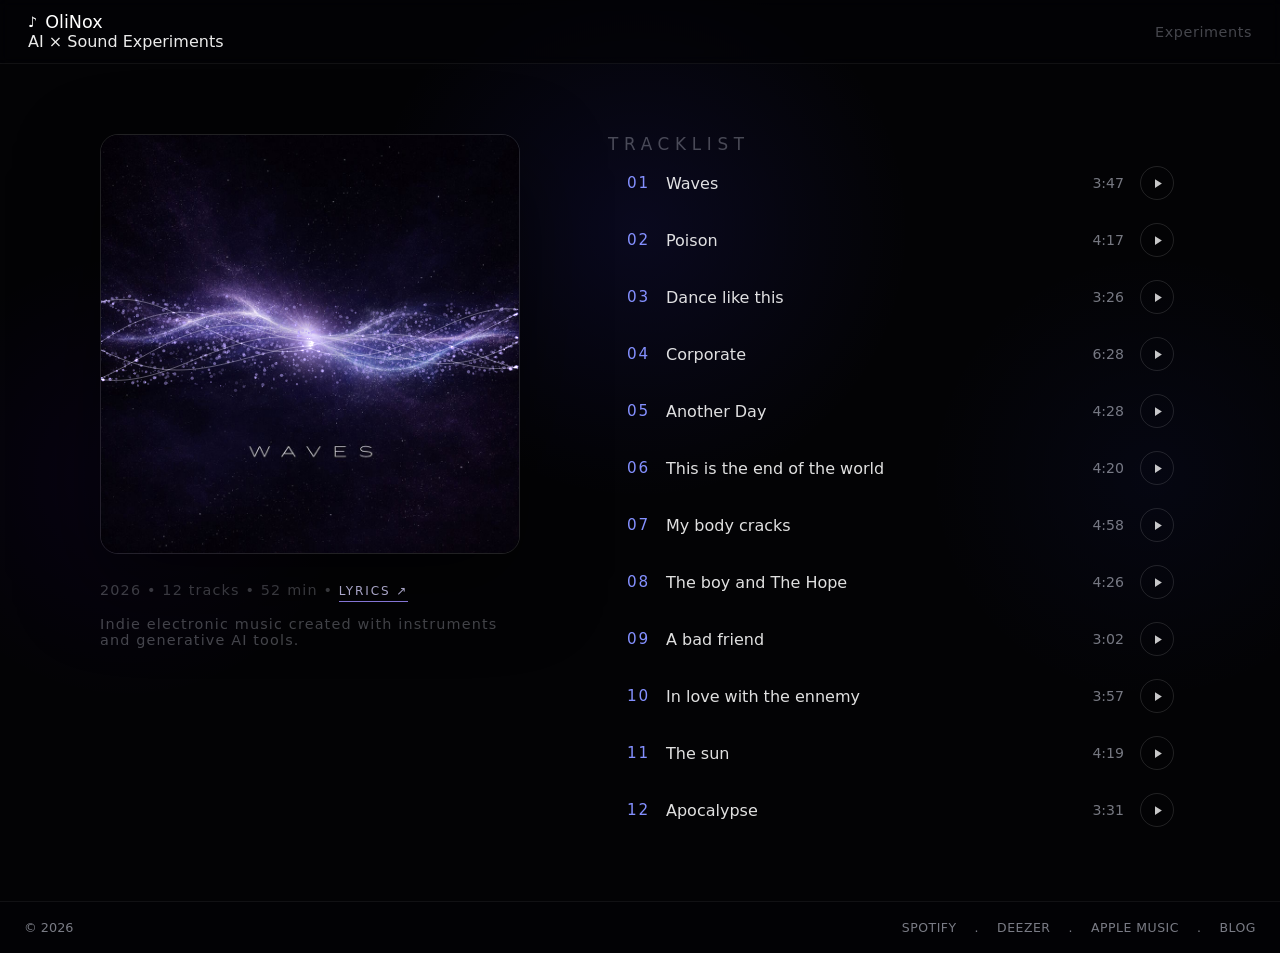
==== commit c572b118: "Update index.html" ====
--- a/index.html
+++ b/index.html
@@ -110,6 +110,21 @@
 	  margin-bottom: 14px;
 	}
 	
+		.lyrics-cta{
+  color:#d8d3ff;
+  font-size:12px;
+  letter-spacing:.16em;
+  text-transform:uppercase;
+  text-decoration:none;
+  border-bottom:1px solid #9f8cff;
+  padding-bottom:3px;
+}
+
+.lyrics-cta:hover{
+  color:#fff;
+  border-color:#fff;
+}
+
     .topbar {
       height: 64px;
       border-bottom: 1px solid var(--line);
@@ -412,6 +427,8 @@
 	  color: #9f8cff;
 	}
 	
+
+	
     }
   </style>
 </head>
@@ -548,7 +565,7 @@
 
           <div class="album-info">
  
-            <div class="meta">2026 • 12 tracks • 52 min • <a href="lyrics.html" target="_blank">Lyrics</a> </div>
+            <div class="meta">2026 • 12 tracks • 52 min • <a class="lyrics-cta" href="lyrics.html" target="_blank">LYRICS ↗</a></div>
             <div class="meta">Indie electronic music created with instruments and generative AI tools.</div>
           </div>
         </div>
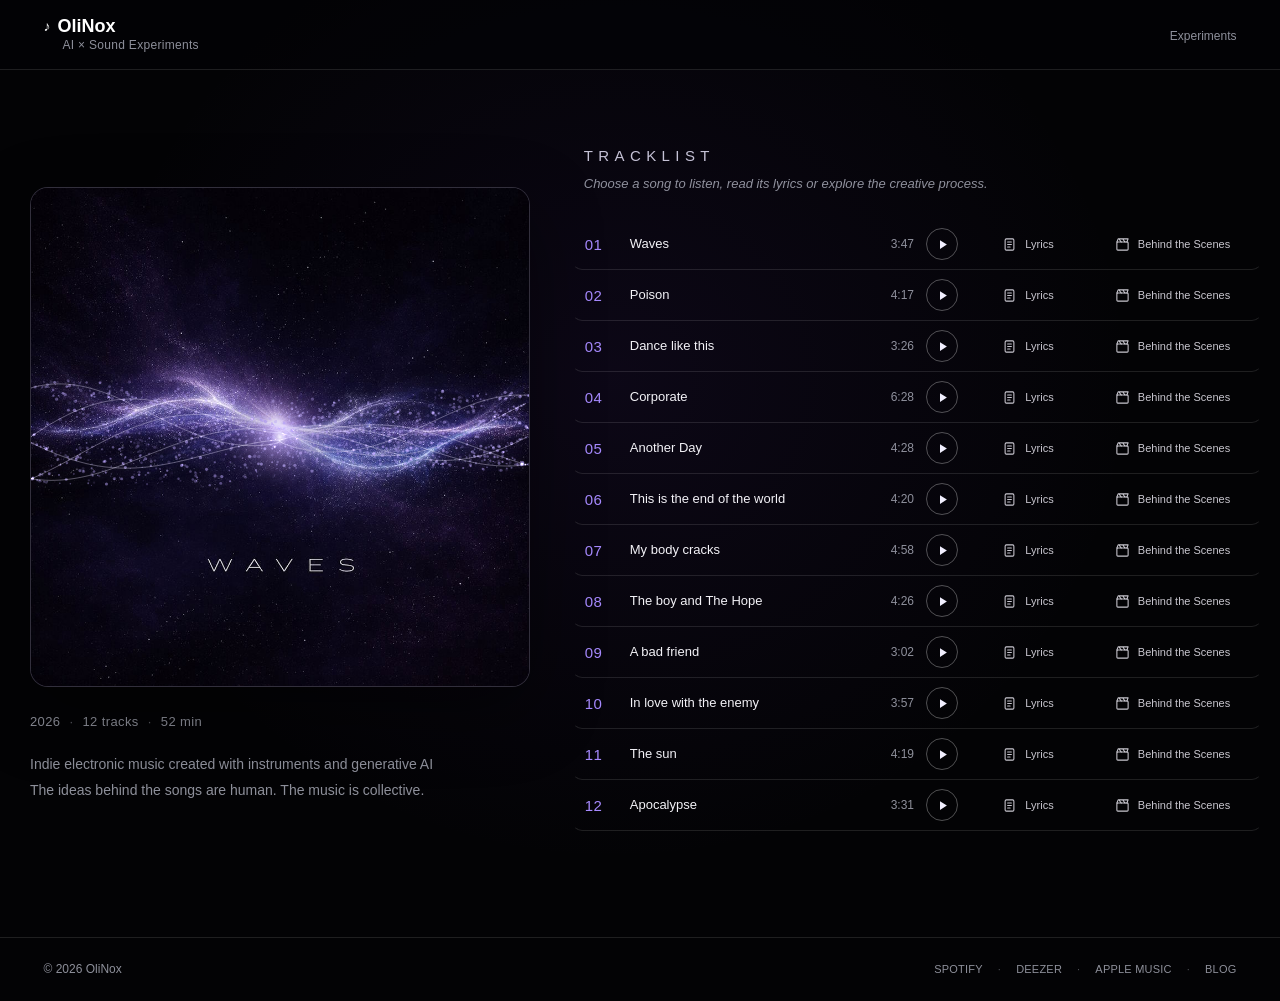
==== commit fa4bc046: "Add files via upload" ====
--- a/index.html
+++ b/index.html
@@ -1,661 +1,112 @@
 <!DOCTYPE html>
 <html lang="en">
 <head>
-  <meta charset="UTF-8" />
-
-<!-- HTML/CSS by Olivier, hosted on Github -->
-<!-- Primary SEO -->
-<title>OliNox - WAVES | Electronic Album Created with Instruments & GenAI</title>
-
-<meta name="title" content="OliNox - WAVES | Electronic Album Created with Instruments & GenAI">
-<meta name="description" content="Listen to WAVES, an electronic music album by OliNox created with instruments, DAWs, mathematics, and generative AI tools.">
-<meta name="keywords" content="OliNox, WAVES, AI music, GenAI music, electronic music, Suno, Ableton Live, DAW, generative AI, audio AI, experimental music">
-<meta name="author" content="OliNox">
-<meta name="robots" content="index, follow">
-<meta name="language" content="English">
-
-<!-- Canonical -->
-<link rel="canonical" href="https://olinox.ai/">
-
-<!-- Open Graph / Facebook / LinkedIn -->
-<meta property="og:type" content="website">
-<meta property="og:url" content="https://olinox.ai/">
-<meta property="og:title" content="OliNox - WAVES">
-<meta property="og:description" content="Electronic music album created with instruments, DAWs, mathematics, and generative AI tools.">
-<meta property="og:image" content="https://olinox.ai/assets/og-waves.jpg">
-
-<!-- Twitter -->
-<meta name="twitter:card" content="summary_large_image">
-<meta name="twitter:url" content="https://olinox.ai/">
-<meta name="twitter:title" content="OliNox - WAVES">
-<meta name="twitter:description" content="Electronic music album created with instruments, DAWs, mathematics, and generative AI tools.">
-<meta name="twitter:image" content="https://olinox.ai/webalbum.jpg">
-
-<!-- Theme -->
-<meta name="theme-color" content="#050505">
-
-<!-- Mobile -->
-<meta name="viewport" content="width=device-width, initial-scale=1.0">
-
-<!-- Structured Data (Music Album) -->
-<script type="application/ld+json">
-{
-  "@context": "https://schema.org",
-  "@type": "MusicAlbum",
-  "name": "WAVES",
-  "url": "https://olinox.ai/",
-  "image": "https://olinox.ai/webalbum.jpg",
-  "author": {
-    "@type": "Person",
-    "name": "OliNox"
-  },
-  "genre": [
-    "Electronic",
-    "Experimental",
-    "AI Music"
-  ],
-  "description": "Electronic music album created with instruments, DAWs, mathematics, and generative AI tools."
-}
-</script>
-
-
-
+  <meta charset="UTF-8">
+  <meta name="viewport" content="width=device-width, initial-scale=1">
+  <meta name="theme-color" content="#030305">
+  <title>OliNox — WAVES | AI × Sound Experiments</title>
+  <meta name="description" content="WAVES by OliNox: listen to 12 electronic tracks, explore the lyrics and discover the creative process behind each song.">
+  <meta name="author" content="OliNox">
+  <meta name="robots" content="index, follow">
+  <link rel="canonical" href="https://olinox.ai/">
+  <meta property="og:type" content="music.album">
+  <meta property="og:title" content="OliNox — WAVES">
+  <meta property="og:description" content="Electronic music, instruments and generative AI. Listen, read the lyrics and discover the process.">
+  <meta property="og:image" content="https://olinox.ai/webalbum.jpg">
+  <meta property="og:url" content="https://olinox.ai/">
+  <meta name="twitter:card" content="summary_large_image">
   <link rel="icon" type="image/png" href="favicon.png">
-
-  <style>
-    :root {
-      --bg: #030305;
-      --line: rgba(255,255,255,0.06);
-      --text: rgba(255,255,255,0.92);
-      --muted: rgba(201,205,218,0.58);
-      --soft: rgba(201,205,218,0.34);
-      --accent: #6c63ff;
-      --accent-2: #8b5cf6;
-      --shadow: 0 30px 80px rgba(0,0,0,0.5);
+  <link rel="stylesheet" href="styles.css">
+  <script type="application/ld+json">
+    {
+      "@context": "https://schema.org",
+      "@type": "MusicAlbum",
+      "name": "WAVES",
+      "url": "https://olinox.ai/",
+      "image": "https://olinox.ai/webalbum.jpg",
+      "byArtist": {"@type": "MusicGroup", "name": "OliNox"},
+      "genre": ["Electronic", "Experimental"],
+      "numTracks": 12
     }
-
-    * {
-      box-sizing: border-box;
-      margin: 0;
-      padding: 0;
-    }
-
-    html, body {
-      min-height: 100%;
-      font-family: Inter, ui-sans-serif, system-ui, -apple-system, BlinkMacSystemFont, "Segoe UI", sans-serif;
-      background:
-        radial-gradient(circle at 50% 24%, rgba(68,61,255,0.10), transparent 28%),
-        radial-gradient(circle at 10% 50%, rgba(85,0,255,0.06), transparent 18%),
-        radial-gradient(circle at 90% 50%, rgba(50,70,255,0.05), transparent 18%),
-        var(--bg);
-      color: var(--text);
-    }
-
-    a {
-      color: inherit;
-      text-decoration: none;
-    }
-
-    .site {
-      min-height: 100vh;
-      display: flex;
-      flex-direction: column;
-    }
-
-	.album-note {
-	  margin: 0 0 34px;
-	  font-size: 13px;
-	  line-height: 1.7;
-	  letter-spacing: 0.05em;
-	  margin-bottom: 14px;
-	}
-	
-		.lyrics-cta{
-  color:#d8d3ff;
-  font-size:12px;
-  letter-spacing:.16em;
-  text-transform:uppercase;
-  text-decoration:none;
-  border-bottom:1px solid #9f8cff;
-  padding-bottom:3px;
-}
-
-.lyrics-cta:hover{
-  color:#fff;
-  border-color:#fff;
-}
-
-    .topbar {
-      height: 64px;
-      border-bottom: 1px solid var(--line);
-      display: flex;
-      align-items: center;
-      justify-content: space-between;
-      padding: 0 28px;
-      background: rgba(3,3,5,0.6);
-      backdrop-filter: blur(6px);
-    }
-
-    .brand {
-      display: flex;
-      align-items: center;
-      gap: 8px;
-      font-size: 1.1rem;
-      font-weight: 500;
-      color: white;
-    }
-
-    .brand-icon {
-      color: white;
-      font-size: 0.9rem;
-    }
-
-    .nav a {
-      color: rgba(255,255,255,0.72);
-      font-size: 0.9rem;
-      gap: 25px;
-      color: var(--soft);
-      letter-spacing: 0.04em;
-    }
-
-    .main {
-      flex: 1;
-      display: flex;
-      align-items: center;
-      justify-content: center;
-      padding: 70px 32px;
-    }
-
-    .content {
-      width: 100%;
-      max-width: 1080px;
-      display: grid;
-      grid-template-columns: 420px 1fr;
-      gap: 88px;
-      align-items: start;
-    }
-
-    .album-panel img {
-      width: 100%;
-      display: block;
-      border-radius: 18px;
-      border: 1px solid rgba(255,255,255,0.12);
-      box-shadow: var(--shadow);
-    }
-
-    .album-info {
-      margin-top: 28px;
-    }
-
-    .album-title {
-      font-size: clamp(42px, 5vw, 60px);
-      font-weight: 300;
-      letter-spacing: 0.22em;
-      line-height: 0.95;
-      padding-left: 0.22em;
-    }
-
-    .artist-name {
-      display: inline-block;
-      margin-top: 18px;
-      color: var(--muted);
-      font-size: 0.95rem;
-      letter-spacing: 0.28em;
-      text-transform: uppercase;
-    }
-
-    .meta {
-      margin-top: 18px;
-      color: var(--soft);
-      font-size: 0.9rem;
-      letter-spacing: 0.08em;
-    }
-
-    .section-title {
-      font-size: 1.05rem;
-      font-weight: 400;
-      letter-spacing: 0.34em;
-      color: var(--soft);
-      margin-bottom: 8px;
-    }
-
-    .tracklist {
-      list-style: none;
-      display: flex;
-      flex-direction: column;
-      gap: 15px;
-    }
-
-    .track {
-      display: grid;
-      grid-template-columns: 42px 1fr 54px 40px;
-      align-items: center;
-      gap: 16px;
-      min-height: 42px;
-    }
-
-    .track-number {
-      color: #8490ff;
-      font-size: 0.95rem;
-      letter-spacing: 0.12em;
-      text-align: right;
-      font-variant-numeric: tabular-nums;
-    }
-
-    .track-name {
-      color: rgba(255,255,255,0.88);
-      font-size: 1rem;
-      font-weight: 300;
-    }
-
-    .track-duration {
-      color: var(--muted);
-      text-align: right;
-      font-size: 0.88rem;
-      font-variant-numeric: tabular-nums;
-    }
-
-    .play-btn {
-      width: 34px;
-      height: 34px;
-      border-radius: 999px;
-      border: 1px solid rgba(255,255,255,0.12);
-      background: transparent;
-      display: inline-flex;
-      align-items: center;
-      justify-content: center;
-      cursor: pointer;
-      transition: transform 0.18s ease, border-color 0.18s ease, background 0.18s ease;
-    }
-
-	.play-btn.active {
-	  border-color: rgba(159,140,255,0.55);
-	  background: rgba(159,140,255,0.12);
-	  box-shadow:
-		0 0 24px rgba(159,140,255,0.18);
-	}
-
-    .play-btn:hover {
-	  transform: scale(1.06);
-	  border-color: rgba(159,140,255,0.45);
-	  background: rgba(159,140,255,0.08);
-	  box-shadow:
- 	  0 0 18px rgba(159,140,255,0.12);
-	}
-
-    .play-btn svg {
-	  width: 15px;
-      height: 15px;
-	  fill: rgba(255,255,255,0.78);
-      transition:
-		fill 0.25s ease,
-		transform 0.25s ease;
-    }
-
-	.play-btn:hover svg {
-	  fill: #c9bcff;
-	}
-	
-    .play-btn.playing {
-      background: linear-gradient(90deg, var(--accent-2), var(--accent));
-      border-color: transparent;
-    }
-
-    .track.active .track-name {
-      color: #ffffff;
-    }
-
-    .track.active .track-number,
-    .track.active .track-duration {
-      color: #d8d3ff;
-    }
-
-    .footer {
-      border-top: 1px solid var(--line);
-      min-height: 52px;
-      display: flex;
-      align-items: center;
-      justify-content: space-between;
-      padding: 0 24px;
-      color: rgba(201,205,218,0.6);
-      font-size: 0.8rem;
-      background: rgba(3,3,5,0.6);
-    }
-
-    .footer-links {
-      display: flex;
-      gap: 18px;
-      font-size: 0.78rem;
-      letter-spacing: 0.04em;
-    }
-
-    .nav a:hover,
-    .footer-links a:hover {
-      color: white;
-    }
-
-
-    .wave-cover {
-      position: relative;
-      width: 100%;
-      overflow: hidden;
-      border-radius: 18px;
-      border: 1px solid rgba(255,255,255,0.12);
-      box-shadow: var(--shadow);
-    }
-
-    .wave-cover img {
-      display: block;
-      width: 100%;
-      height: auto;
-      border: 0;
-      border-radius: 0;
-      box-shadow: none;
-    }
-
-    #waveCanvas {
-      position: absolute;
-      inset: 0;
-      width: 100%;
-      height: 100%;
-      display: block;
-      pointer-events: none;
-    }
-
-    @media (max-width: 1050px) {
-      .content {
-        grid-template-columns: 1fr;
-        max-width: 520px;
-        gap: 56px;
-      }
-
-      .main {
-        padding: 54px 22px;
-      }
-    }
-
-    @media (max-width: 700px) {
-      .topbar {
-        height: 58px;
-        padding: 0 18px;
-      }
-
-      .brand {
-        font-size: 1rem;
-      }
-
-      .album-title {
-        font-size: 2.4rem;
-      }
-
-      .track {
-        grid-template-columns: 34px 1fr 46px 34px;
-        gap: 10px;
-      }
-
-      .footer {
-        padding: 0 18px;
-      }
-
-      .footer-links {
-        gap: 14px;
-      }
-
-      .brand-block {
-	  display: flex;
-	  flex-direction: column;
-	  gap: 2px;
-	}
-
-	.tagline {
-	  margin-left: 24px;
-	  font-size: 11px;
-	  letter-spacing: 0.18em;
-	  text-transform: uppercase;
-	  color: rgba(255,255,255,0.38);
-	}
-
-	.nav a {
-	  font-size: 12px;
-	  letter-spacing: 0.12em;
-	  text-transform: uppercase;
-	  color: rgba(255,255,255,0.55);
-	  transition: color 0.25s ease;
-	}
-
-	.nav a:hover {
-	  color: #9f8cff;
-	}
-	
-
-	
-    }
-  </style>
+  </script>
+  <script src="app.js" defer></script>
 </head>
-
 <body>
   <div class="site">
-<header class="topbar">
-  <div class="brand-block">
-    <a href="#" class="brand">
-      <span class="brand-icon">♪</span>
-      <span>OliNox</span>
-    </a>
-
-    <div class="tagline">
-      AI × Sound Experiments
-    </div>
-  </div>
-
-  <nav class="nav">
-    <a href="https://blog.olinox.ai/">Experiments</a>
-  </nav>
-</header>
+    <header class="topbar">
+      <div class="brand-block">
+        <a class="brand" href="./" aria-label="OliNox home"><span class="brand-icon" aria-hidden="true">♪</span> OliNox</a>
+        <span class="tagline">AI × Sound Experiments</span>
+      </div>
+      <nav class="top-nav" aria-label="Main navigation">
+        <a href="https://blog.olinox.ai/">Experiments</a>
+      </nav>
+    </header>
 
     <main class="main">
-      <section class="content">
-        <div class="album-panel">
+      <div class="layout">
+        <section class="left-column" aria-label="Album artwork or song details">
+          <!-- ARTWORK: shown on first load; replaced by detail panel on track interaction -->
+          <div id="artworkView" class="artwork-view">
+            <div class="wave-cover" id="waveCover">
+              <div class="cover-fallback" aria-hidden="true"><span>W A V E S</span></div>
+              <!-- Put your real webalbum.jpg next to index.html. -->
+              <img id="albumImage" src="webalbum.jpg" alt="WAVES album cover" loading="eager">
+              <canvas id="waveCanvas" aria-hidden="true"></canvas>
+            </div>
+            <div class="album-meta">2026 <span>·</span> 12 tracks <span>·</span> 52 min</div>
+           <p class="album-description">
+  Indie electronic music created with instruments and generative AI<br>
+  The ideas behind the songs are human. The music is collective.
+</p>
+ </div>
 
-<div class="wave-cover">
-  <img src="webalbum.jpg" alt="Waves album cover">
-  <canvas id="waveCanvas"></canvas>
-</div>
+          <!-- DETAIL: same spot as the cover, with Lyrics / Behind the Scenes tabs -->
+          <section id="detailView" class="detail-view" aria-label="Selected song" hidden>
+            <div class="detail-topline">
+              <button class="back-art" id="backToCover" type="button" aria-label="Back to album artwork">
+                <span aria-hidden="true">←</span> Album art
+              </button>
+            </div>
+            <div class="detail-tabs" role="tablist" aria-label="Song information">
+              <button id="lyricsTab" type="button" class="detail-tab" role="tab" aria-selected="true" aria-controls="detailBody" data-tab="lyrics">
+                <svg viewBox="0 0 24 24" aria-hidden="true"><rect x="5" y="3" width="14" height="18" rx="2"/><path d="M9 8h6M9 12h6M9 16h4"/></svg>
+                Lyrics
+              </button>
+              <button id="behindTab" type="button" class="detail-tab" role="tab" aria-selected="false" aria-controls="detailBody" data-tab="behind">
+                <svg viewBox="0 0 24 24" aria-hidden="true"><rect x="3" y="8" width="18" height="13" rx="1.5"/><path d="M3 8l2-5h16l-2 5M7 4l3 4M13 4l3 4"/></svg>
+                Behind the Scenes
+              </button>
+            </div>
+            <div id="detailBody" class="detail-scroll" role="tabpanel" tabindex="0" aria-live="polite"></div>
+            <div class="detail-pager">
+              <button id="previousTrack" type="button" class="pager-link" aria-label="Previous song"></button>
+              <button id="nextTrack" type="button" class="pager-link" aria-label="Next song"></button>
+            </div>
+          </section>
+        </section>
 
-<script>
-const c=document.getElementById("waveCanvas");
-const x=c.getContext("2d");
-const box=c.parentElement;
-const R=Math.random,S=Math.sin;
-let W,H,t=0,dust=[];
-
-function resize(){
-  W=box.clientWidth;
-  H=box.clientHeight;
-
-  let d=Math.min(devicePixelRatio,2);
-
-  c.width=W*d;
-  c.height=H*d;
-
-  x.setTransform(d,0,0,d,0,0);
-
-  dust=Array.from({length:1800},()=>({
-    p:R(),
-    o:(R()-.5)*60,
-    z:.3+R()*1.4,
-    a:.05+R()*.5,
-    s:.00005+R()*.00025,
-    q:R()*6
-  }));
-}
-
-function wave(X,i){
-  let q=X/W;
-  let center=Math.pow(Math.abs(q-.5)*2,.7);
-  let amp=H*(.025+center*(.04+i*.008));
-
-  return H*.5+
-    S(X/W*7+t*.4+i)*amp+
-    S(X/W*3-t*.2+i)*H*.02;
-}
-
-function filament(i){
-  x.beginPath();
-
-  for(let X=0;X<W;X+=3){
-    let Y=wave(X,i);
-    X?x.lineTo(X,Y):x.moveTo(X,Y);
-  }
-
-  x.shadowColor="#b9a7ff";
-  x.shadowBlur=15;
-  x.strokeStyle="rgba(235,225,255,.35)";
-  x.lineWidth=1;
-  x.stroke();
-  x.shadowBlur=0;
-}
-
-function glow(X,Y,r){
-  let g=x.createRadialGradient(X,Y,0,X,Y,r);
-  g.addColorStop(0,"rgba(255,255,255,.9)");
-  g.addColorStop(.15,"rgba(200,180,255,.4)");
-  g.addColorStop(1,"transparent");
-
-  x.fillStyle=g;
-  x.beginPath();
-  x.arc(X,Y,r,0,7);
-  x.fill();
-}
-
-function draw(){
-  requestAnimationFrame(draw);
-
-  t+=.012;
-
-  x.clearRect(0,0,W,H);
-  x.globalCompositeOperation="lighter";
-
-  for(let i=0;i<5;i++)filament(i);
-
-  for(let p of dust){
-    p.p+=p.s;
-    if(p.p>1)p.p=0;
-
-    let X=p.p*W;
-    let Y=wave(X,p.q|0)+p.o*S(p.p*Math.PI);
-
-    x.fillStyle=`rgba(190,170,255,${p.a})`;
-
-    x.beginPath();
-    x.arc(X,Y,p.z,0,7);
-    x.fill();
-  }
-
-  glow(W/2,H/2,Math.min(W,H)*.12);
-
-  x.globalCompositeOperation="source-over";
-}
-
-new ResizeObserver(resize).observe(box);
-const coverImage=box.querySelector("img");
-if(coverImage.complete) resize();
-else coverImage.addEventListener("load",resize,{once:true});
-draw();
-</script>
-
-          <div class="album-info">
- 
-            <div class="meta">2026 • 12 tracks • 52 min • <a class="lyrics-cta" href="lyrics.html" target="_blank">LYRICS ↗</a></div>
-            <div class="meta">Indie electronic music created with instruments and generative AI tools.</div>
-          </div>
-        </div>
-
-        <div class="tracklist-panel">
-          <h2 class="section-title">TRACKLIST</h2>
-		 
-
-          <ul class="tracklist">
-            <li class="track" data-src="W01 - Waves.mp3"><div class="track-number">01</div><div class="track-name">Waves</div><div class="track-duration">3:47</div><button class="play-btn"><svg viewBox="0 0 24 24"><path d="M8 5v14l11-7z"></path></svg></button></li>
-            <li class="track" data-src="W02 - Poison.mp3"><div class="track-number">02</div><div class="track-name">Poison</div><div class="track-duration">4:17</div><button class="play-btn"><svg viewBox="0 0 24 24"><path d="M8 5v14l11-7z"></path></svg></button></li>
-            <li class="track" data-src="W03 - Dance like this.mp3"><div class="track-number">03</div><div class="track-name">Dance like this</div><div class="track-duration">3:26</div><button class="play-btn"><svg viewBox="0 0 24 24"><path d="M8 5v14l11-7z"></path></svg></button></li>
-            <li class="track" data-src="W04 - Corporate.mp3"><div class="track-number">04</div><div class="track-name">Corporate</div><div class="track-duration">6:28</div><button class="play-btn"><svg viewBox="0 0 24 24"><path d="M8 5v14l11-7z"></path></svg></button></li>
-            <li class="track" data-src="W05 - Another Day.mp3"><div class="track-number">05</div><div class="track-name">Another Day</div><div class="track-duration">4:28</div><button class="play-btn"><svg viewBox="0 0 24 24"><path d="M8 5v14l11-7z"></path></svg></button></li>
-            <li class="track" data-src="W06 - This is the end of the world.mp3"><div class="track-number">06</div><div class="track-name">This is the end of the world</div><div class="track-duration">4:20</div><button class="play-btn"><svg viewBox="0 0 24 24"><path d="M8 5v14l11-7z"></path></svg></button></li>
-            <li class="track" data-src="W07 - My body cracks.mp3"><div class="track-number">07</div><div class="track-name">My body cracks</div><div class="track-duration">4:58</div><button class="play-btn"><svg viewBox="0 0 24 24"><path d="M8 5v14l11-7z"></path></svg></button></li>
-            <li class="track" data-src="W08 - The Boy and The Hope.mp3"><div class="track-number">08</div><div class="track-name">The boy and The Hope</div><div class="track-duration">4:26</div><button class="play-btn"><svg viewBox="0 0 24 24"><path d="M8 5v14l11-7z"></path></svg></button></li>
-            <li class="track" data-src="W09 - A bad friend.mp3"><div class="track-number">09</div><div class="track-name">A bad friend</div><div class="track-duration">3:02</div><button class="play-btn"><svg viewBox="0 0 24 24"><path d="M8 5v14l11-7z"></path></svg></button></li>
-            <li class="track" data-src="W10 - In love with the enemy.mp3"><div class="track-number">10</div><div class="track-name">In love with the ennemy</div><div class="track-duration">3:57</div><button class="play-btn"><svg viewBox="0 0 24 24"><path d="M8 5v14l11-7z"></path></svg></button></li>
-            <li class="track" data-src="W11 - The sun.mp3"><div class="track-number">11</div><div class="track-name">The sun</div><div class="track-duration">4:19</div><button class="play-btn"><svg viewBox="0 0 24 24"><path d="M8 5v14l11-7z"></path></svg></button></li>
-            <li class="track" data-src="W12 - Apocalypse.mp3"><div class="track-number">12</div><div class="track-name">Apocalypse</div><div class="track-duration">3:31</div><button class="play-btn"><svg viewBox="0 0 24 24"><path d="M8 5v14l11-7z"></path></svg></button></li>
-          </ul>
-        </div>
-      </section>
+        <section class="tracklist-panel" aria-labelledby="tracklistTitle">
+          <h1 id="tracklistTitle" class="section-title">TRACKLIST</h1>
+          <p class="section-description">Choose a song to listen, read its lyrics or explore the creative process.</p>
+          <ol id="tracklist" class="tracklist" aria-label="WAVES songs"></ol>
+          <p id="playerStatus" class="player-status" role="status" aria-live="polite"></p>
+        </section>
+      </div>
     </main>
 
     <footer class="footer">
-      <div>© 2026</div>
-      <div class="footer-links">
-        <a href="https://open.spotify.com/album/5oUDbiSjtouwTwRmbjfarG">SPOTIFY</a> . 
-        <a href="https://www.deezer.com/fr/album/948747931">DEEZER</a> . 
-        <a href="https://music.apple.com/us/album/waves/1888744238">APPLE MUSIC</a> . 
-        <a href="https://blog.olinox.ai">BLOG</a>
-      </div>
+      <span>© 2026 OliNox</span>
+      <nav class="footer-links" aria-label="Streaming and blog links">
+        <a href="https://open.spotify.com/album/5oUDbiSjtouwTwRmbjfarG" target="_blank" rel="noopener noreferrer">SPOTIFY</a>
+        <span aria-hidden="true">·</span>
+        <a href="https://www.deezer.com/fr/album/948747931" target="_blank" rel="noopener noreferrer">DEEZER</a>
+        <span aria-hidden="true">·</span>
+        <a href="https://music.apple.com/us/album/waves/1888744238" target="_blank" rel="noopener noreferrer">APPLE MUSIC</a>
+        <span aria-hidden="true">·</span>
+        <a href="https://blog.olinox.ai/" target="_blank" rel="noopener noreferrer">BLOG</a>
+      </nav>
     </footer>
   </div>
-
-  <script>
-    const audio = new Audio();
-    let currentButton = null;
-    let currentTrack = null;
-
-    const playIcon = `<svg viewBox="0 0 24 24"><path d="M8 5v14l11-7z"></path></svg>`;
-    const pauseIcon = `<svg viewBox="0 0 24 24"><path d="M7 5h4v14H7zm6 0h4v14h-4z"></path></svg>`;
-
-    function resetAllButtons() {
-      document.querySelectorAll(".play-btn").forEach(btn => {
-        btn.classList.remove("playing");
-        btn.innerHTML = playIcon;
-      });
-
-      document.querySelectorAll(".track").forEach(track => {
-        track.classList.remove("active");
-      });
-    }
-
-    document.querySelectorAll(".play-btn").forEach(button => {
-      button.addEventListener("click", () => {
-        const track = button.closest(".track");
-        const src = track.dataset.src;
-
-        if (currentButton === button && !audio.paused) {
-          audio.pause();
-          button.classList.remove("playing");
-          button.innerHTML = playIcon;
-          track.classList.remove("active");
-          return;
-        }
-
-        resetAllButtons();
-
-        currentButton = button;
-        currentTrack = track;
-
-        audio.src = src;
-        audio.play().catch(() => {
-          alert("Could not play the audio file. Check the MP3 path.");
-        });
-
-        button.classList.add("playing");
-        button.innerHTML = pauseIcon;
-        track.classList.add("active");
-      });
-    });
-
-    audio.addEventListener("ended", () => {
-      resetAllButtons();
-      currentButton = null;
-      currentTrack = null;
-    });
-  </script>
 </body>
 </html>
--- a/styles.css
+++ b/styles.css
@@ -0,0 +1,182 @@
+/* OLINoX — WAVES: one page, three left-column views. Edit width values in :root. */
+:root {
+  --bg: #030305;
+  --ink: rgba(255,255,255,.94);
+  --muted: rgba(204,207,222,.69);
+  --dim: rgba(204,207,222,.42);
+  --line: rgba(255,255,255,.11);
+  --purple: #a78aff;
+  --purple-light: #c1b1ff;
+  --purple-dark: #7657e9;
+  --content-width: 1320px; /* MAIN WIDTH CONTROL: keep the site centered and not full width */
+  --left-width: 500px;    /* Width of the artwork / detail card on desktop */
+}
+* {box-sizing:border-box}
+html {scroll-behavior:smooth}
+body {margin:0; background:radial-gradient(ellipse at 48% 38%,rgba(87,43,165,.11),transparent 55%),#030305;
+  color:var(--ink);font-family:Inter,ui-sans-serif,-apple-system,BlinkMacSystemFont,"Segoe UI",Arial,sans-serif;
+  -webkit-font-smoothing:antialiased;}
+button,a { -webkit-tap-highlight-color:transparent; }
+button {font:inherit;cursor:pointer}
+a {color:inherit;text-decoration:none}
+a:hover {color:#fff}
+:focus-visible {outline:2px solid #b4a4ff;outline-offset:3px}
+[hidden] {display:none!important}
+.site {min-height:100vh;display:flex;flex-direction:column}
+.topbar {height:70px;flex:none;display:flex;align-items:center;justify-content:space-between;
+  padding:0 clamp(20px,3.4vw,52px);border-bottom:1px solid var(--line);background:rgba(2,2,5,.6)}
+.brand-block {display:flex;flex-direction:column;gap:3px}
+.brand {font-weight:650;font-size:18px;line-height:1;color:#fff;display:inline-flex;align-items:center;gap:7px}
+.brand-icon {font-size:14px;color:#fff}
+.tagline {font-size:12px;letter-spacing:.025em;color:var(--muted);padding-left:19px}
+.top-nav a {font-size:12px;color:var(--muted)}
+.main {flex:1;display:flex;justify-content:center;align-items:center;padding:clamp(38px,6vw,88px) 30px 75px}
+.layout {width:100%;max-width:var(--content-width);display:grid;grid-template-columns:minmax(0,var(--left-width)) minmax(0,1fr);
+  align-items:start;gap:clamp(40px,4.2vw,64px);margin:0 auto}
+.left-column {min-width:0}
+/* ALBUM ART (canvas overlay remains interactive only visually; pointer events none) */
+.artwork-view {padding-top:40px}
+.wave-cover {position:relative;width:100%;aspect-ratio:1;overflow:hidden;border:1px solid rgba(255,255,255,.17);
+  border-radius:18px;background:#090514;box-shadow:0 24px 70px rgba(0,0,0,.42)}
+.cover-fallback {position:absolute;inset:0;display:flex;align-items:flex-end;justify-content:center;padding-bottom:17%;
+  background:radial-gradient(ellipse at 48% 50%,rgba(137,95,249,.2),transparent 43%),
+  radial-gradient(ellipse at 70% 60%,rgba(68,62,167,.12),transparent 60%),#090611}
+.cover-fallback span {font-size:19px;font-weight:250;letter-spacing:.55em;color:rgba(255,255,255,.73);margin-left:.55em}
+.wave-cover img {display:block;position:absolute;inset:0;width:100%;height:100%;object-fit:cover}
+.wave-cover img.is-missing {display:none}
+#waveCanvas {position:absolute;inset:0;width:100%;height:100%;display:block;pointer-events:none}
+.album-meta {margin-top:27px;font-size:13px;color:var(--muted);letter-spacing:.03em}
+.album-meta span {color:var(--dim);margin:0 5px}
+.album-description {font-size:14px;line-height:1.85;color:var(--muted);max-width:440px;margin:23px 0 0}
+/* TRACKLIST */
+.tracklist-panel {min-width:0}
+.section-title {margin:0 0 10px;letter-spacing:.36em;font-size:15px;font-weight:450;color:#c5c2d6}
+.section-description {font-size:13px;font-weight:350;font-style:italic;color:var(--muted);line-height:1.6;margin:0 0 24px}
+.tracklist {list-style:none;padding:0;margin:0;display:flex;flex-direction:column}
+.track {display:grid;grid-template-columns:33px minmax(0,1fr) 37px 34px 112px 153px;gap:12px;
+  align-items:center;min-height:51px;padding:7px 12px;margin:0 -12px;
+  border:1px solid transparent;border-bottom-color:var(--line);border-radius:10px;
+  transition:background .15s ease,border-color .15s ease,box-shadow .15s ease}
+.track:hover,.track:focus-within,.track.is-selected {border-color:rgba(151,118,255,.66);
+  background:rgba(124,83,213,.075);box-shadow:0 0 25px rgba(114,71,224,.055)}
+.track-number {color:var(--purple);font-size:15px;font-variant-numeric:tabular-nums;letter-spacing:.035em}
+.track-name {font-size:13px;line-height:1.4;font-weight:400;white-space:normal;overflow-wrap:anywhere;color:#f3f2f7}
+.track-duration {color:var(--muted);font-size:12px;text-align:right;font-variant-numeric:tabular-nums}
+.play-btn {height:32px;width:32px;display:flex;align-items:center;justify-content:center;border-radius:50%;
+  border:1px solid rgba(255,255,255,.3);background:transparent;color:#f1efff;transition:.2s}
+.play-btn svg {height:15px;width:15px;fill:currentColor}
+.play-btn:hover,.play-btn.is-playing {border-color:var(--purple-light);background:rgba(159,123,255,.16)}
+.track-division {height:24px;width:1px;background:rgba(255,255,255,.18);margin:0 5px 0 8px}
+.detail-action {border:0;background:transparent;color:rgba(244,241,251,.82);padding:7px 3px;
+  display:flex;justify-content:center;align-items:center;gap:8px;font-size:11px;white-space:nowrap;transition:color .2s}
+.detail-action svg {width:15px;height:15px;stroke:currentColor;fill:none;stroke-width:1.7;stroke-linecap:round;stroke-linejoin:round}
+.detail-action:hover,.detail-action.is-current {color:var(--purple-light)}
+.player-status {min-height:19px;margin:12px 0 0;color:#c4b7ff;font-size:12px}
+/* LEFT PANEL when selected */
+.detail-view {border-radius:20px;border:1px solid rgba(157,110,219,.42);padding:17px 24px 17px;
+  background:linear-gradient(135deg,rgba(80,39,121,.085),rgba(20,14,26,.18));
+  box-shadow:0 12px 46px rgba(0,0,0,.16)}
+.detail-topline {display:flex;justify-content:flex-end;min-height:22px;margin-bottom:3px}
+.back-art {border:0;background:transparent;color:var(--dim);font-size:11px;padding:0 2px;letter-spacing:.025em}
+.back-art:hover {color:var(--purple-light)}
+.detail-tabs {display:grid;grid-template-columns:1fr 1fr;border-bottom:1px solid rgba(255,255,255,.16)}
+.detail-tab {appearance:none;border:0;border-bottom:3px solid transparent;background:transparent;
+  min-height:52px;color:rgba(246,241,255,.73);font-size:12px;display:flex;align-items:center;
+  justify-content:center;gap:11px;white-space:nowrap;padding:5px 7px;letter-spacing:.005em}
+.detail-tab svg {width:19px;height:19px;stroke:currentColor;fill:none;stroke-width:1.6;stroke-linecap:round;stroke-linejoin:round}
+.detail-tab:hover {color:#fff}
+.detail-tab[aria-selected="true"] {color:#fff;font-weight:550;border-bottom-color:var(--purple);
+  background:linear-gradient(180deg,rgba(144,80,220,.08),transparent)}
+.detail-scroll {max-height:590px;min-height:465px;overflow:auto;padding:27px 10px 8px 5px;scrollbar-width:thin;scrollbar-color:rgba(145,115,215,.45) transparent}
+.song-heading {display:flex;align-items:baseline;gap:14px;margin:0 0 27px}
+.song-number {font-size:27px;font-weight:350;color:var(--purple)}
+.song-title {font-size:26px;letter-spacing:-.018em;font-weight:390;line-height:1.2;margin:0}
+.lyrics-group {margin:0 0 25px}
+.lyrics-label {color:var(--purple-light);font-size:14px;margin:0 0 7px}
+.lyrics-lines {margin:0;white-space:pre-line;color:rgba(255,255,255,.89);line-height:1.72;font-weight:350;font-size:14px}
+.empty-message {color:var(--muted);font-size:13px;line-height:1.7}
+/* Behind the Scenes */
+.behind-block {padding:15px 0;border-top:1px solid var(--line)}
+.behind-block:first-of-type {border-top:0;padding-top:0}
+.mini-heading {color:rgba(245,244,249,.84);font-size:11px;letter-spacing:.17em;font-weight:580;margin:0 0 12px}
+.idea-copy {font-size:14px;line-height:1.65;color:rgba(245,243,249,.92);padding-left:15px;
+  border-left:2px solid var(--purple);margin:0 0 9px}
+.idea-explainer {font-size:12px;line-height:1.7;color:var(--muted);margin:7px 0 0 17px}
+.ai-grid {display:grid;gap:9px}
+.ai-row {
+  display: grid;
+  grid-template-columns: 160px minmax(0,1fr) 38px;
+  gap: 8px;
+  align-items: center;
+  font-size: 12px;
+}
+.ai-label {color:#ededf1;line-height:1.4; white-space: nowrap;}
+.ai-track {height:7px;border-radius:10px;background:rgba(255,255,255,.19);overflow:hidden}
+.ai-fill {height:100%;border-radius:10px;background:linear-gradient(90deg,#b779ff,#9c91ff)}
+.ai-number {font-size:12px;text-align:right;color:#fff;font-variant-numeric:tabular-nums}
+.ai-model {color:var(--muted);font-size:11px;margin:4px 0 0 84px}
+.method-table {width:100%;border-collapse:collapse;text-align:left;table-layout:fixed;font-size:11px}
+.method-table col:nth-child(1) {width:22%}
+.method-table col:nth-child(2) {width:43%}
+.method-table col:nth-child(3) {width:35%}
+.method-table th {font-size:10px;font-weight:500;color:var(--dim);letter-spacing:.08em;padding:0 5px 10px 0;text-transform:uppercase}
+.method-table td {border-top:1px solid rgba(255,255,255,.09);padding:8px 5px 8px 0;vertical-align:top;line-height:1.45;color:var(--muted);overflow-wrap:anywhere}
+.method-table td:first-child {color:#f5f4fb}
+.method-table td:last-child {color:#c9bedf}
+.mastering-copy {font-size:12px;line-height:1.65;color:rgba(245,244,249,.85);margin:0}
+.mastering-steps {font-size:11px;line-height:1.7;color:var(--muted);margin:4px 0 0}
+.demo-note {display:inline-block;font-size:10px;color:#d7bdff;background:rgba(157,104,223,.11);border:1px solid rgba(157,104,223,.26);
+  border-radius:9px;padding:4px 7px;margin:0 0 12px}
+.detail-pager {display:flex;justify-content:space-between;gap:10px;margin:10px 0 0;padding-top:14px;border-top:1px solid var(--line)}
+.pager-link {border:0;background:transparent;color:rgba(250,246,255,.83);font-size:11px;text-align:left;padding:7px 0;max-width:50%;line-height:1.5}
+.pager-link:last-child {text-align:right}
+.pager-link:hover {color:var(--purple-light)}
+.pager-link:disabled {visibility:hidden}
+/* Footer */
+.footer {border-top:1px solid var(--line);min-height:64px;display:flex;align-items:center;justify-content:space-between;
+  gap:20px;padding:12px clamp(20px,3.4vw,52px);color:var(--muted);font-size:12px}
+.footer-links {display:flex;flex-wrap:wrap;align-items:center;gap:15px;color:var(--muted);font-size:11px;letter-spacing:.02em}
+.footer-links span {opacity:.55}
+/* Responsive layout: a single column, switching left details above the tracklist */
+@media(max-width:1150px){
+  :root{--left-width:420px}
+  .layout {gap:33px}
+  .main {padding-left:25px;padding-right:25px}
+  .track {grid-template-columns:29px minmax(0,1fr) 36px 34px;gap:9px;min-height:66px}
+  .track-division {display:none}
+  .detail-action {font-size:10px}
+  .track .detail-action {grid-row:2}
+  .track .lyrics-action {grid-column:2/3;justify-content:flex-start}
+  .track .behind-action {grid-column:3/5;justify-content:flex-start}
+}
+@media(max-width:820px){
+  .layout{max-width:570px;grid-template-columns:minmax(0,1fr);gap:55px}
+  .artwork-view {padding-top:0}
+  .main {align-items:flex-start;padding:44px 22px 60px}
+  /* Native page scroll is clearer than a nested scroll panel on tablets/phones. */
+  .detail-scroll {max-height:none;min-height:0;overflow:visible}
+  .track {grid-template-columns:30px minmax(0,1fr) 40px 34px 112px 145px;min-height:54px}
+  .track-division {display:block}
+  .track .detail-action {grid-row:auto}
+  .track .lyrics-action,.track .behind-action {grid-column:auto}
+}
+@media(max-width:680px){
+  .topbar{padding:0 18px;height:66px}
+  .brand{font-size:16px}.tagline{font-size:10px}
+  .main{padding:30px 18px 50px}
+  .layout{gap:42px}
+  .detail-view{padding:12px 15px 14px;border-radius:15px}
+  .detail-tab {font-size:11px;gap:7px}
+  .detail-tab svg{width:16px;height:16px}
+  .detail-scroll {padding:22px 4px 5px;min-height:0;max-height:none;overflow:visible}
+  .song-title {font-size:23px}.song-number{font-size:24px}
+  .track {grid-template-columns:28px minmax(0,1fr) 39px 33px;gap:6px 10px;min-height:67px;padding:9px 8px;margin:0 -8px}
+  .track-division {display:none}
+  .track .detail-action {grid-row:2}
+  .track .lyrics-action{grid-column:2/3;justify-content:flex-start}
+  .track .behind-action{grid-column:3/5;justify-content:flex-end}
+  .detail-action{font-size:11px}
+  .footer {align-items:flex-start;flex-direction:column;gap:7px;padding:18px}
+  .footer-links{gap:10px;font-size:10px}
+}
+@media(prefers-reduced-motion:reduce){html{scroll-behavior:auto}*,*::before,*::after{transition:none!important}}
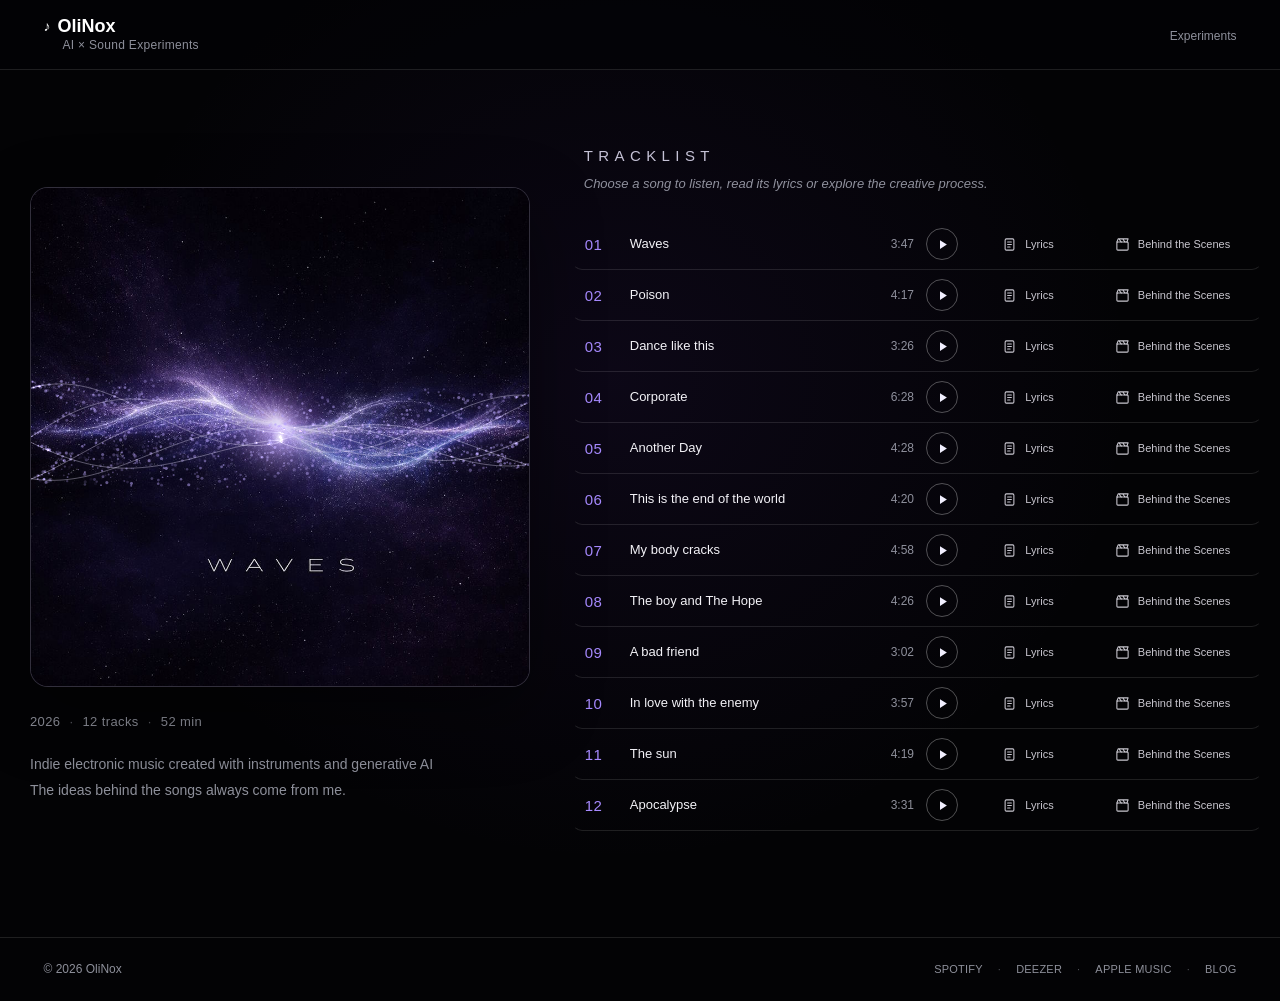
==== commit 939332e0: "Update index.html" ====
--- a/index.html
+++ b/index.html
@@ -57,7 +57,7 @@
             <div class="album-meta">2026 <span>·</span> 12 tracks <span>·</span> 52 min</div>
            <p class="album-description">
   Indie electronic music created with instruments and generative AI<br>
-  The ideas behind the songs are human. The music is collective.
+  The ideas behind the songs always come from me.
 </p>
  </div>
 
